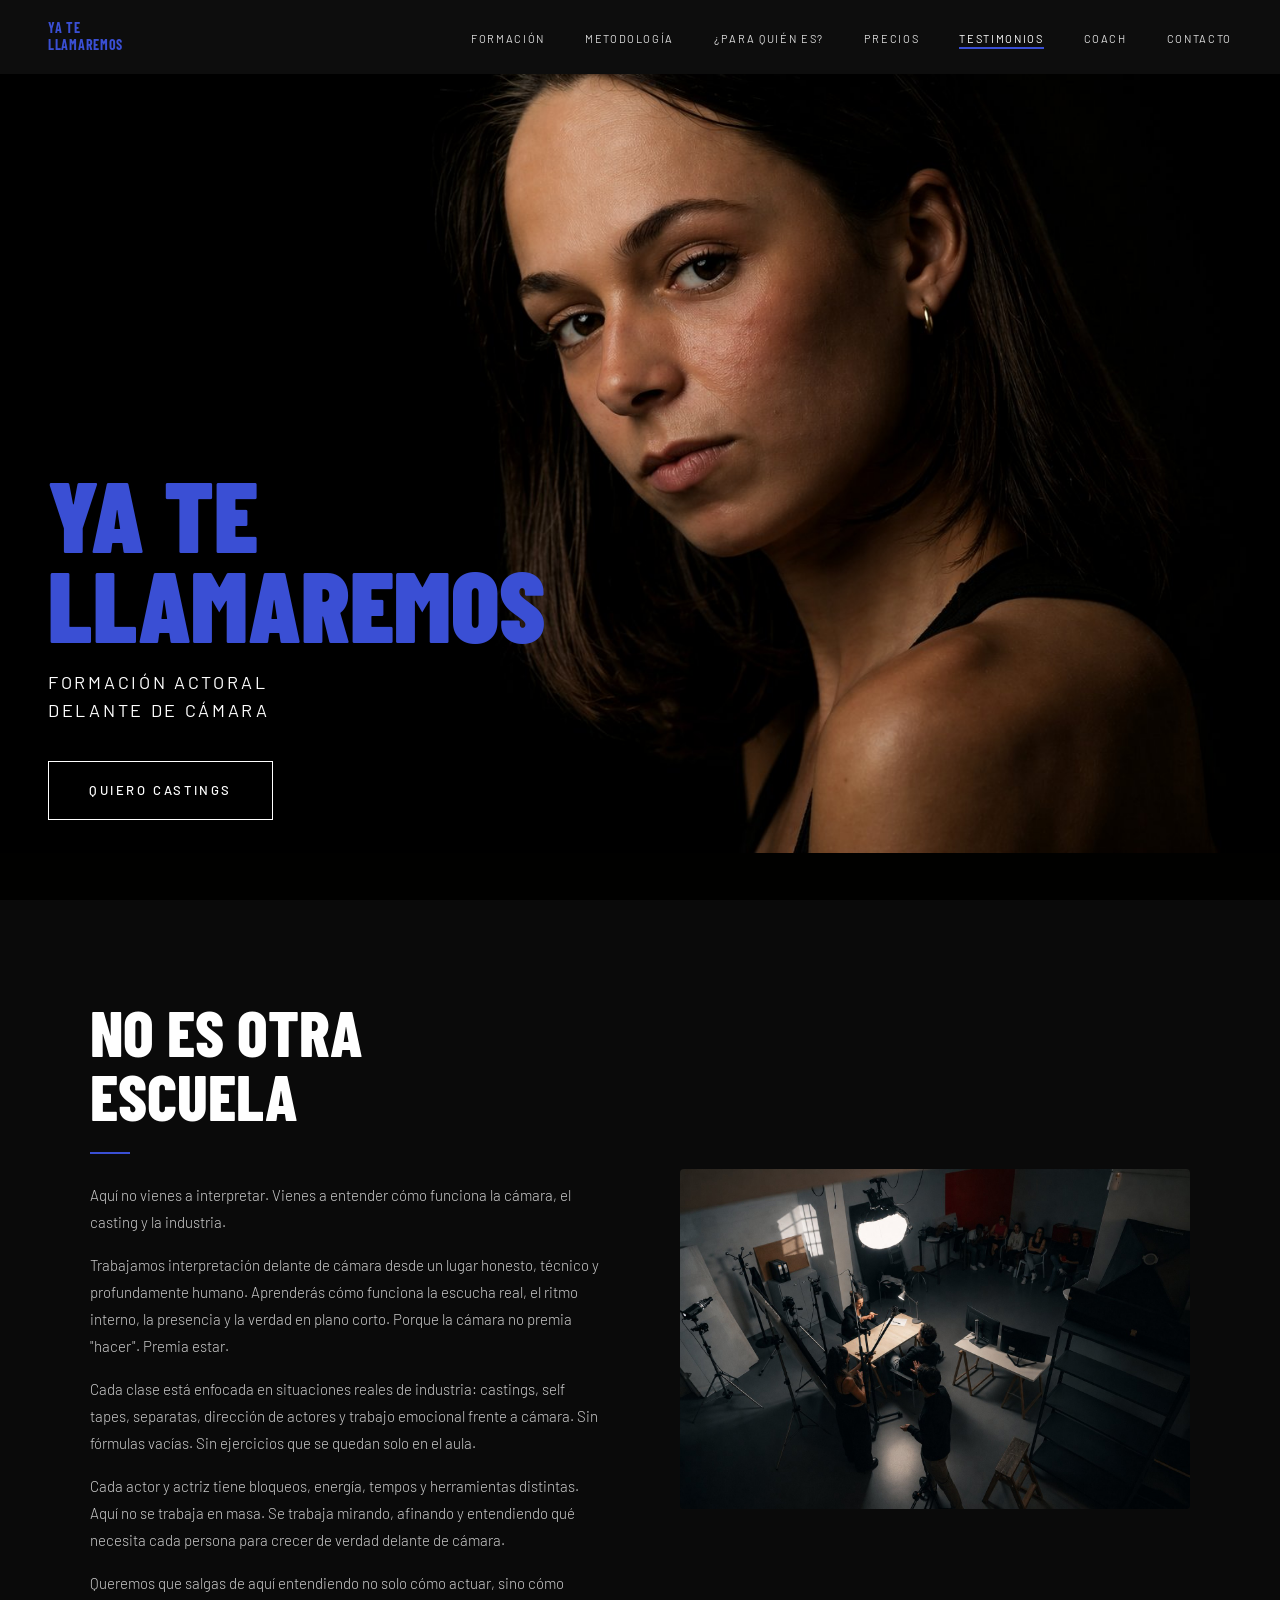
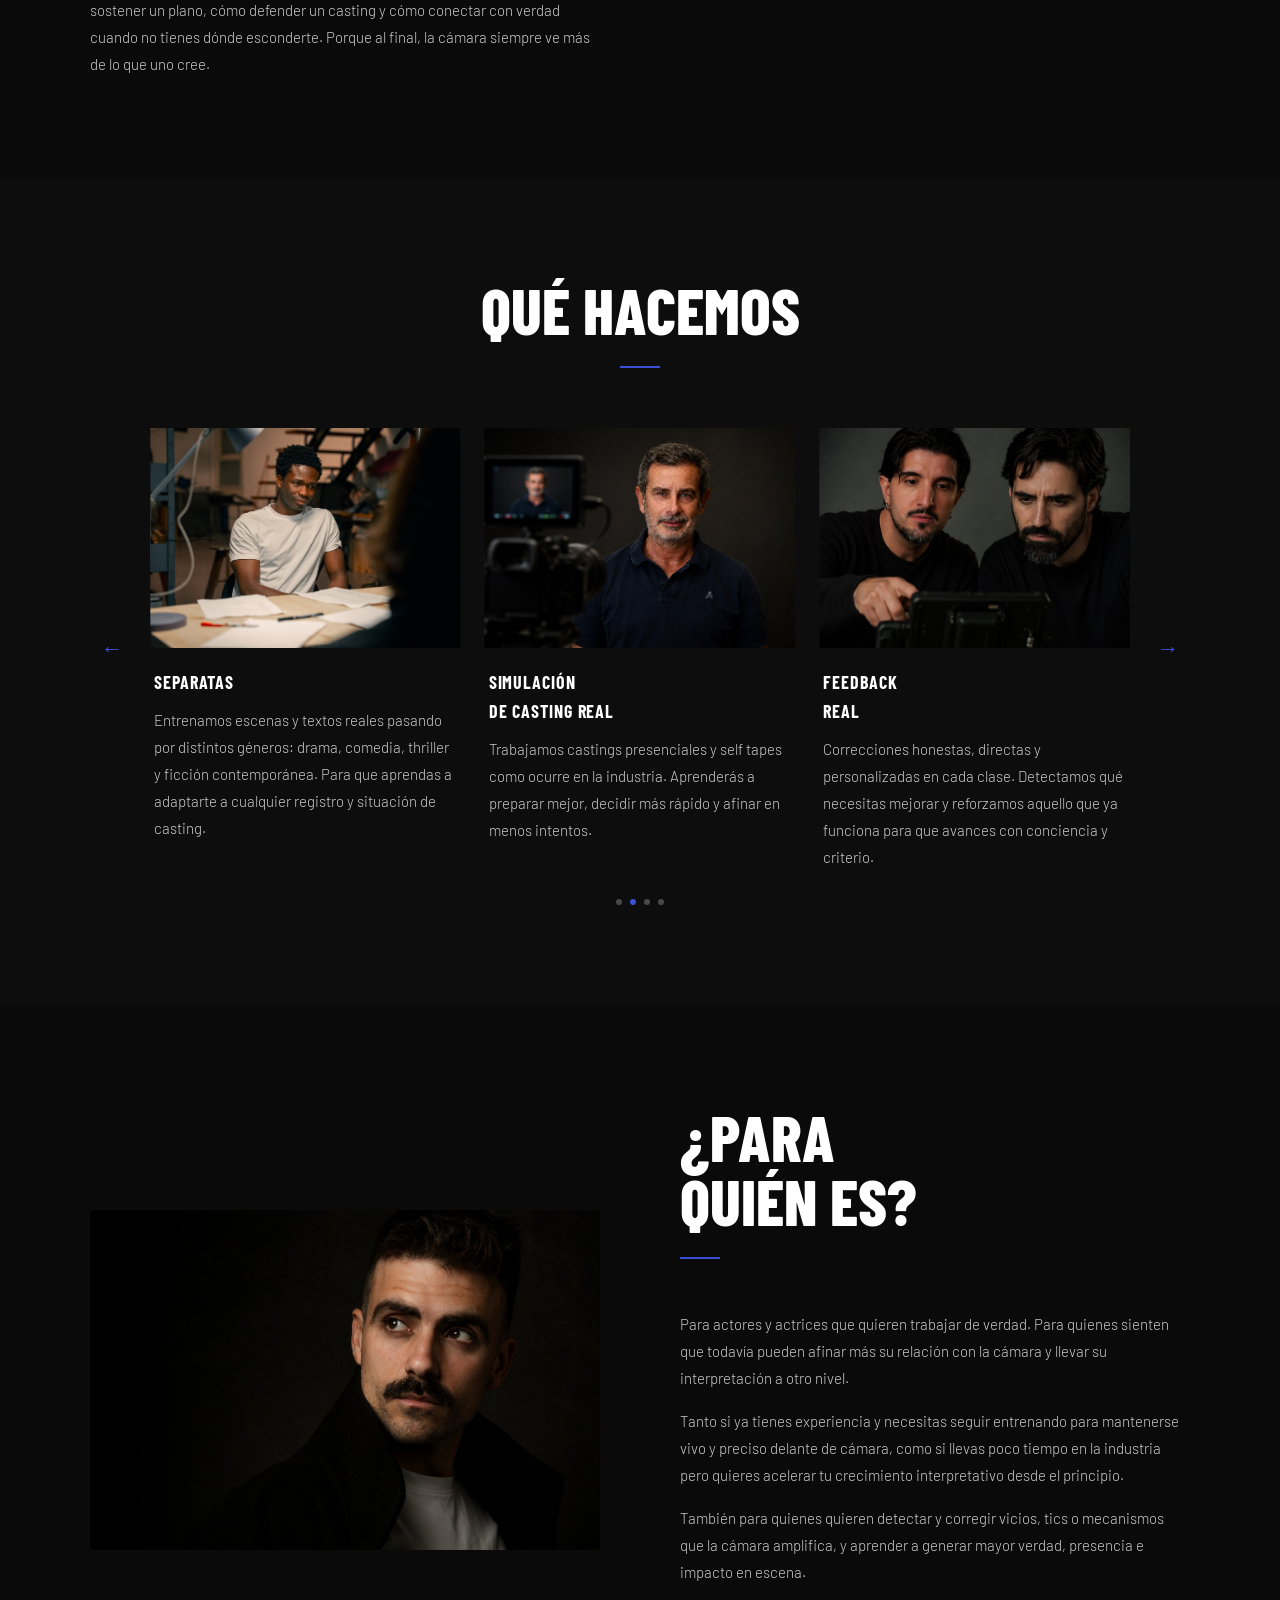
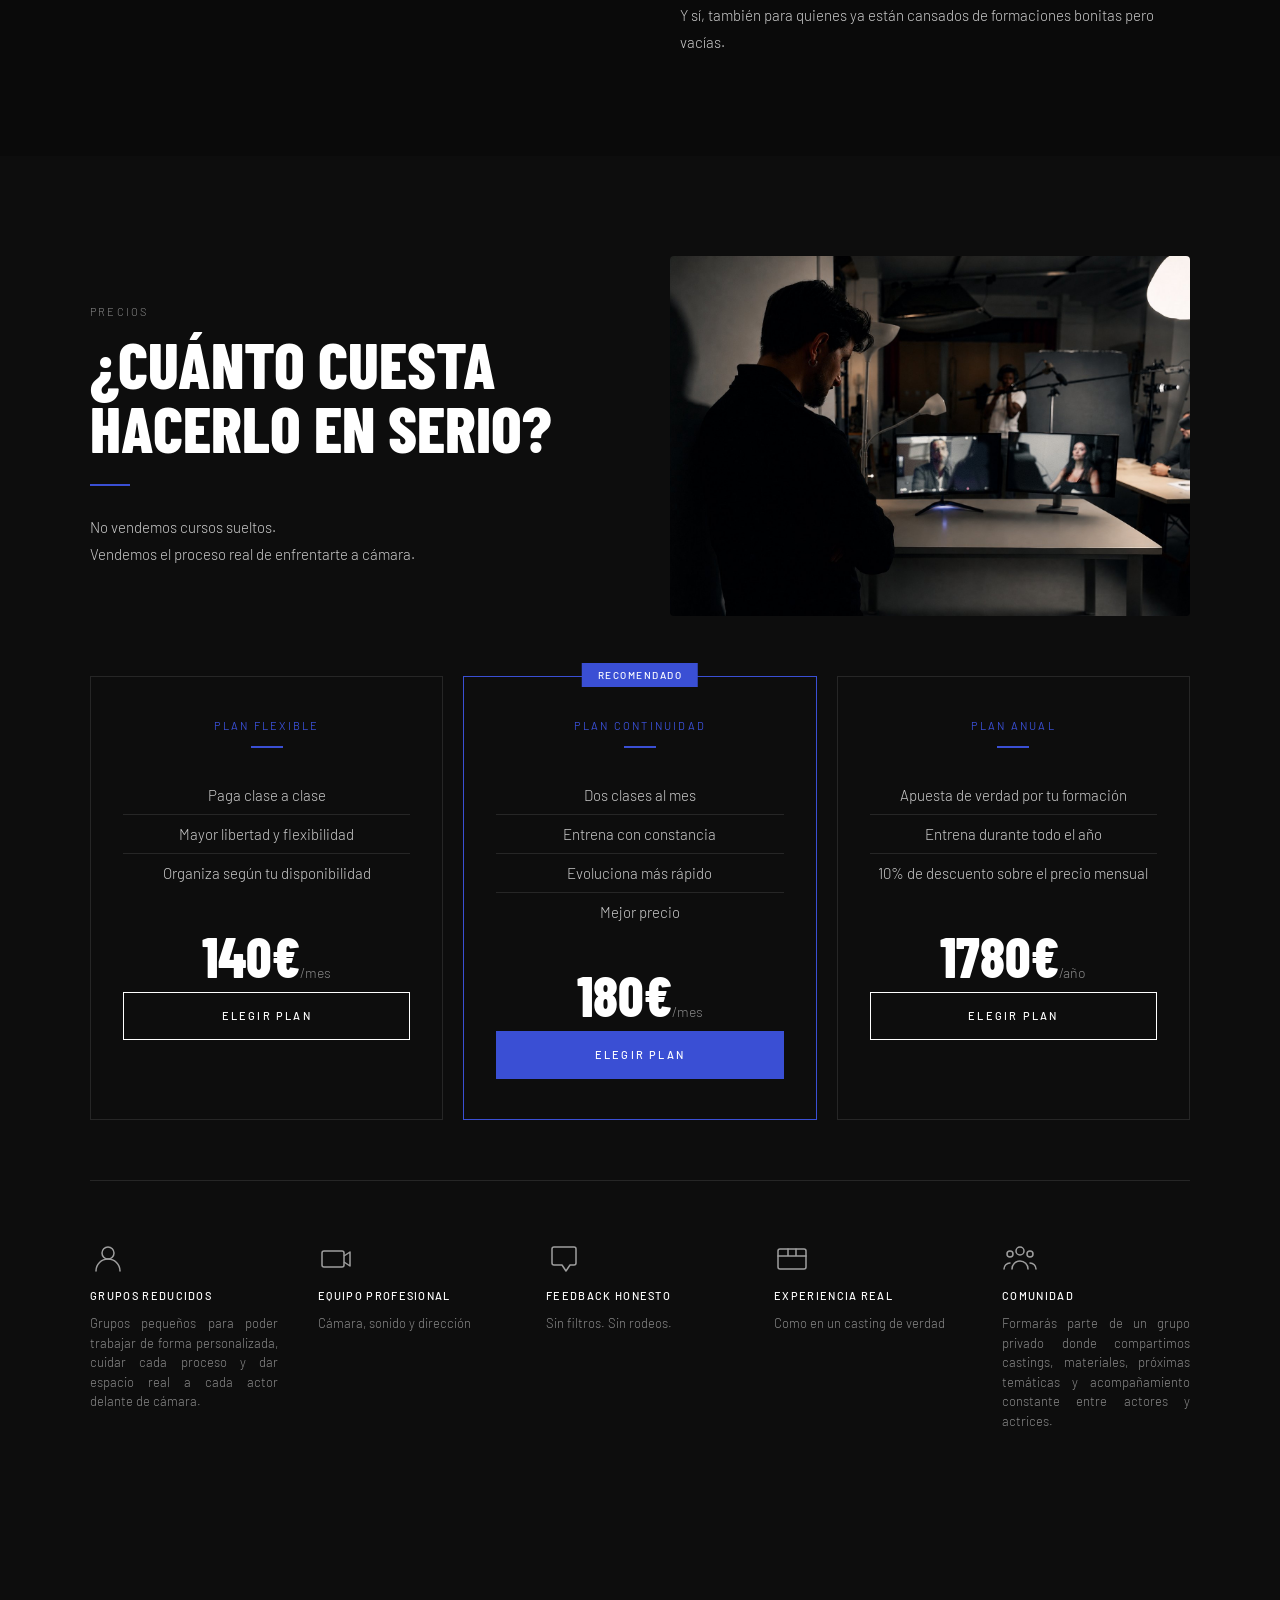
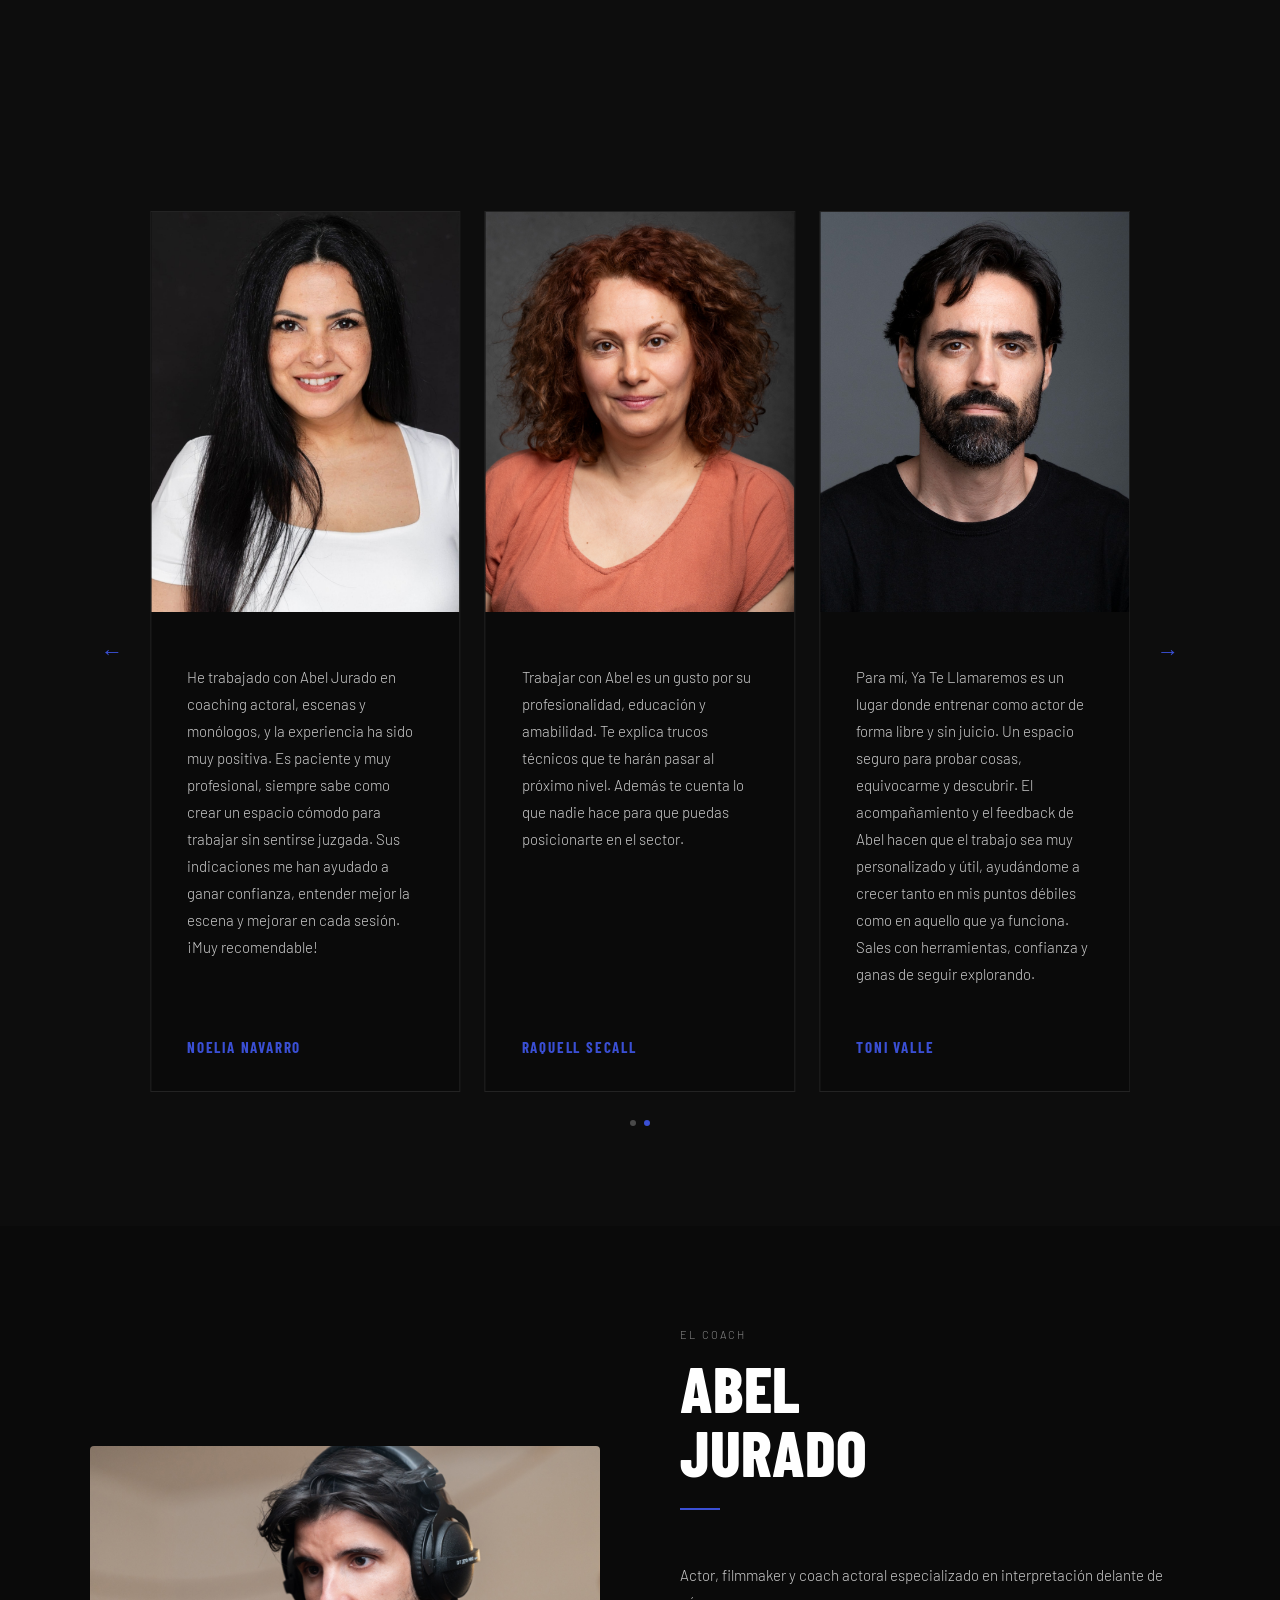
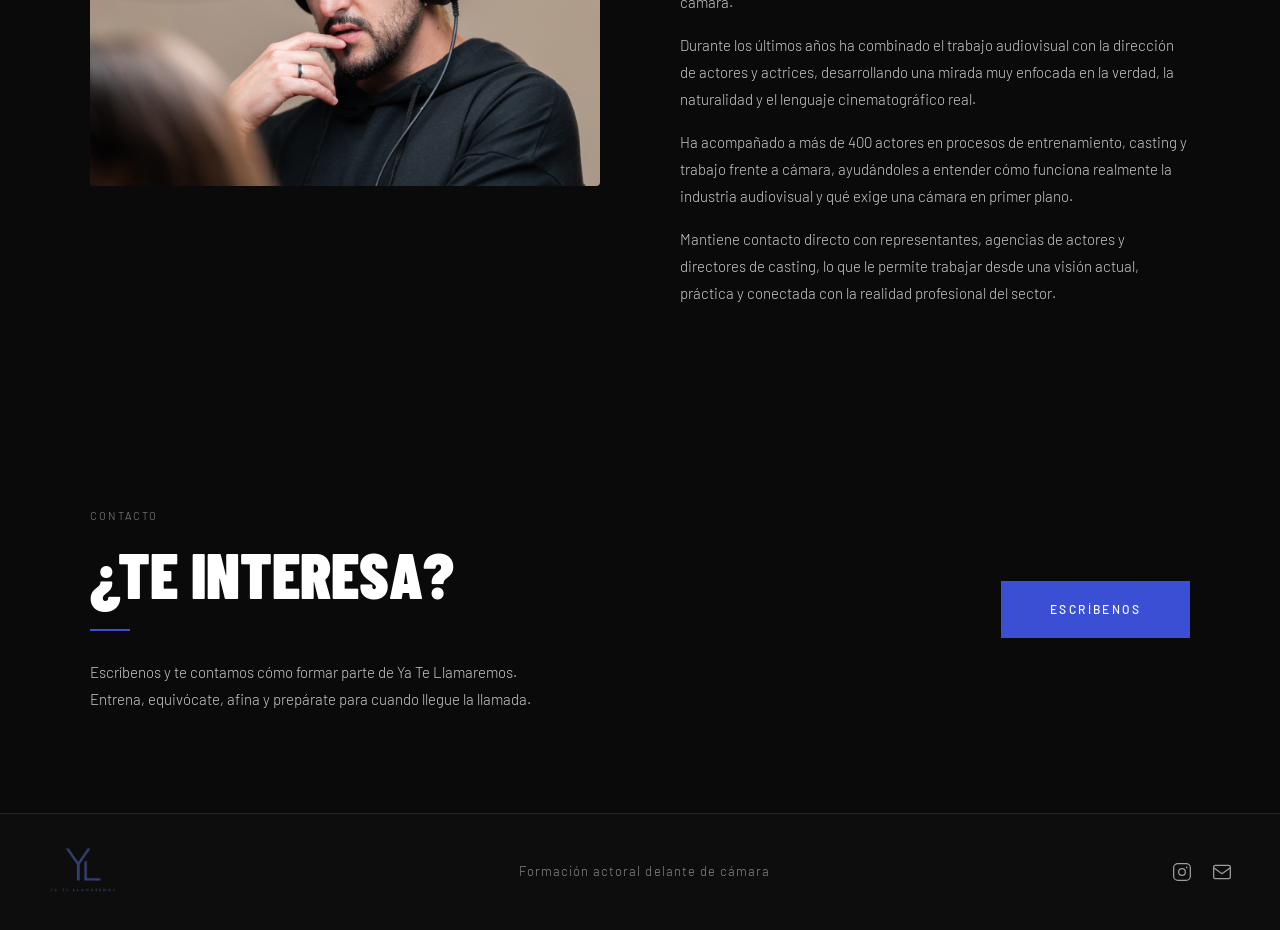
==== index.html @ d70f744a "update hero" ====
<!DOCTYPE html>
<html lang="es">
<head>
    <meta charset="UTF-8"/>
    <meta name="viewport" content="width=device-width, initial-scale=1.0"/>
    <title>Ya Te Llamaremos — Formación Actoral Delante de Cámara</title>
    <link rel="icon" type="image/png" href="img/logo.png"/>
    <meta name="description"
          content="Ya Te Llamaremos es una formación actoral delante de cámara: castings, self tapes, separatas y dirección de actores. Grupos reducidos, equipo profesional y feedback honesto."/>
    <link rel="canonical" href="https://yatellamaremos.com/"/>
    <meta property="og:type" content="website"/>
    <meta property="og:url" content="https://yatellamaremos.com/"/>
    <meta property="og:title" content="Ya Te Llamaremos — Formación Actoral Delante de Cámara"/>
    <meta property="og:description"
          content="Formación actoral delante de cámara: castings, self tapes, separatas y dirección. Grupos reducidos y feedback honesto."/>
    <meta property="og:image" content="https://yatellamaremos.com/img/portada-actriz.png"/>
    <meta property="og:image:width" content="1200"/>
    <meta property="og:image:height" content="630"/>
    <meta property="og:image:type" content="image/png"/>
    <meta property="og:locale" content="es_ES"/>
    <meta property="og:site_name" content="Ya Te Llamaremos"/>
    <meta name="twitter:card" content="summary_large_image"/>
    <meta name="twitter:title" content="Ya Te Llamaremos — Formación Actoral Delante de Cámara"/>
    <meta name="twitter:description"
          content="Formación actoral delante de cámara: castings, self tapes, separatas y dirección. Grupos reducidos y feedback honesto."/>
    <meta name="twitter:image" content="https://yatellamaremos.com/img/portada-actriz.png"/>
    <meta name="robots" content="index, follow"/>
    <link rel="preconnect" href="https://fonts.googleapis.com"/>
    <link rel="preconnect" href="https://fonts.gstatic.com" crossorigin/>
    <link href="https://fonts.googleapis.com/css2?family=Barlow+Condensed:wght@700;800;900&family=Barlow:wght@300;400;500&display=swap"
          rel="stylesheet"/>
    <link rel="stylesheet" href="styles.css"/>
</head>
<body>

<!-- NAV -->
<nav aria-label="Navegación principal">
    <a href="#" class="nav-logo">Ya Te<br>Llamaremos</a>
    <ul class="nav-links">
        <li><a href="#formacion">Formación</a></li>
        <li><a href="#metodologia">Metodología</a></li>
        <li><a href="#para-quien">¿Para Quién Es?</a></li>
        <li><a href="#precios">Precios</a></li>
        <li><a href="#testimonios">Testimonios</a></li>
        <li><a href="#coach">Coach</a></li>
        <li><a href="#contacto">Contacto</a></li>
    </ul>
    <button class="nav-hamburger" aria-label="Abrir menú" aria-expanded="false">
        <span></span><span></span><span></span>
    </button>
</nav>

<main>
    <!-- HERO -->
    <section class="portada">
        <img src="img/portada-actriz.png" alt="Actriz frente a cámara" class="portada-img" fetchpriority="high"/>
        <div class="portada-contenido">
            <h1 class="portada-titulo">Ya Te<br>Llamaremos</h1>
            <p class="portada-subtitulo">Formación Actoral<br>Delante de Cámara</p>
            <a href="#contacto" class="btn">Quiero Castings</a>
        </div>
    </section>

    <!-- NO ES OTRA ESCUELA -->
    <section class="section-dark" id="formacion">
        <div class="two-col">
            <div class="fade-in">
                <h2 class="section-title">No Es Otra<br> Escuela</h2>
                <div class="divider"></div>
                <div class="section-text">
                    <p>Aquí no vienes a interpretar. Vienes a entender cómo funciona la cámara, el casting y la
                        industria.</p>
                    <p>Trabajamos interpretación delante de cámara desde un lugar honesto, técnico y profundamente
                        humano.
                        Aprenderás cómo funciona la escucha real, el ritmo interno, la presencia y la verdad en plano
                        corto.
                        Porque la cámara no premia "hacer". Premia estar.</p>
                    <p>Cada clase está enfocada en situaciones reales de industria: castings, self tapes, separatas,
                        dirección de actores y trabajo emocional frente a cámara. Sin fórmulas vacías. Sin ejercicios
                        que se
                        quedan solo en el aula.</p>
                    <p>Cada actor y actriz tiene bloqueos, energía, tempos y herramientas distintas. Aquí no se trabaja
                        en
                        masa. Se trabaja mirando, afinando y entendiendo qué necesita cada persona para crecer de verdad
                        delante de cámara.</p>
                    <p>Queremos que salgas de aquí entendiendo no solo cómo actuar, sino cómo sostener un plano, cómo
                        defender un casting y cómo conectar con verdad cuando no tienes dónde esconderte. Porque al
                        final,
                        la cámara siempre ve más de lo que uno cree.</p>
                </div>
            </div>
            <div class="fade-in">
                <img src="img/formacion-intro.png" alt="Monitor de cámara profesional" class="monitor-img" loading="lazy"/>
            </div>
        </div>
    </section>

    <!-- QUÉ HACEMOS -->
    <section class="section-mid" id="metodologia">
        <div class="section-center fade-in">
            <h2 class="section-title">Qué Hacemos</h2>
        </div>
        <div class="carousel-wrap" data-visible="3">
            <button class="carousel-btn carousel-prev" aria-label="Anterior">&#8592;</button>
            <div class="carousel-viewport">
                <div class="carousel-track">

                    <div class="carousel-slide">
                        <img src="img/formacion-entrenamiento-camara.jpg" alt="Entrenamiento frente a cámara"
                             loading="lazy"/>
                        <div class="carousel-body">
                            <div class="card-title">Entrenamiento<br>Frente a Cámara</div>
                            <p class="card-text">Aprende a sostener un plano, escuchar de verdad y defender un monólogo
                                delante de cámara sin artificios. Trabajamos presencia, naturalidad y verdad en primer
                                plano.</p>
                        </div>
                    </div>

                    <div class="carousel-slide">
                        <img src="img/formacion-separatas.jpeg" alt="Separatas" loading="lazy"/>
                        <div class="carousel-body">
                            <div class="card-title">Separatas</div>
                            <p class="card-text">Entrenamos escenas y textos reales pasando por distintos géneros:
                                drama, comedia, thriller y ficción contemporánea. Para que aprendas a adaptarte a
                                cualquier registro y situación de casting.</p>
                        </div>
                    </div>

                    <div class="carousel-slide">
                        <img src="img/formacion-simulacion-casting.jpg" alt="Simulación de casting real" loading="lazy"/>
                        <div class="carousel-body">
                            <div class="card-title">Simulación<br>de Casting Real</div>
                            <p class="card-text">Trabajamos castings presenciales y self tapes como ocurre en la
                                industria. Aprenderás a preparar mejor, decidir más rápido y afinar en menos
                                intentos.</p>
                        </div>
                    </div>

                    <div class="carousel-slide">
                        <img src="img/formacion-feedback.jpg" alt="Corrección directa" loading="lazy"/>
                        <div class="carousel-body">
                            <div class="card-title">Feedback<br>real</div>
                            <p class="card-text">Correcciones honestas, directas y personalizadas en cada clase.
                                Detectamos qué necesitas mejorar y reforzamos aquello que ya funciona para que avances
                                con conciencia y criterio.</p>
                        </div>
                    </div>

                    <div class="carousel-slide">
                        <img src="img/formacion-aprendizaje.png" alt="Aprendizaje continuo" loading="lazy"/>
                        <div class="carousel-body">
                            <div class="card-title">Aprendizaje<br>Continuo</div>
                            <p class="card-text">Clases mensuales de septiembre a julio. Sin parar.</p>
                        </div>
                    </div>

                    <div class="carousel-slide">
                        <img src="img/formacion-direccion-escena.jpeg" alt="Dirección en escena" loading="lazy"/>
                        <div class="carousel-body">
                            <div class="card-title">Dirección<br>y verdad en Escena</div>
                            <p class="card-text">Aprende a leer la escena y sostener verdad en cada plano.</p>
                        </div>
                    </div>

                </div>
            </div>
            <button class="carousel-btn carousel-next" aria-label="Siguiente">&#8594;</button>
        </div>
        <div class="carousel-dots"></div>
    </section>

    <!-- PARA QUIÉN -->
    <section class="section-para-quien" id="para-quien">
        <div class="para-quien-inner">
            <img src="img/para-quien.png" alt="Actor en sesión" class="para-quien-img" loading="lazy"/>
            <div class="para-quien-content fade-in">
                <h2 class="section-title">¿Para<br> Quién Es?</h2>
                <div class="divider"></div>
                <div class="section-text">
                    <p>Para actores y actrices que quieren trabajar de verdad.
                        Para quienes sienten que todavía pueden afinar más su relación con la cámara y llevar su
                        interpretación a otro nivel.</p>
                    <p>
                        Tanto si ya tienes experiencia y necesitas seguir entrenando para mantenerse vivo y preciso delante
                        de cámara, como si llevas poco tiempo en la industria pero quieres acelerar tu crecimiento
                        interpretativo desde el principio.
                    </p>
                    <p>
                        También para quienes quieren detectar y corregir vicios, tics o mecanismos que la cámara amplifica,
                        y aprender a generar mayor verdad, presencia e impacto en escena.
                    </p>
                    <p>
                        Y sí, también para quienes ya están cansados de formaciones bonitas pero vacías.
                    </p>
                </div>
            </div>
        </div>
    </section>

    <!-- PRECIOS -->
    <section class="section-precios" id="precios">
        <div class="pricing-intro fade-in">
            <div>
                <p class="section-label">Precios</p>
                <h2 class="section-title">¿Cuánto Cuesta<br> Hacerlo en Serio?</h2>
                <div class="section-text">
                    <p>No vendemos cursos sueltos.<br>Vendemos el proceso real de enfrentarte a cámara.</p>
                </div>
            </div>
            <img src="img/precios-rodaje.png" alt="Rodaje profesional delante de cámara" class="pricing-intro-img" loading="lazy"/>
        </div>

        <div class="pricing-cards">
            <div class="pricing-card fade-in">
                <div class="pricing-plan">Plan Flexible</div>
                <div class="pricing-divider"></div>
                <ul class="pricing-features">
                    <li>Paga clase a clase</li>
                    <li>Mayor libertad y flexibilidad</li>
                    <li>Organiza según tu disponibilidad</li>
                </ul>
                <div class="pricing-price">
                    <span class="price-amount">140€</span><span class="price-period">/mes</span>
                </div>
                <a href="https://wa.me/34637925305?text=Hola%2C%20me%20interesa%20el%20Plan%20Flexible" target="_blank" rel="noopener" class="pricing-btn">Elegir Plan</a>
            </div>

            <div class="pricing-card featured fade-in">
                <div class="badge">Recomendado</div>
                <div class="pricing-plan">Plan Continuidad</div>
                <div class="pricing-divider"></div>
                <ul class="pricing-features">
                    <li>Dos clases al mes</li>
                    <li>Entrena con constancia</li>
                    <li>Evoluciona más rápido</li>
                    <li>Mejor precio</li>
                </ul>
                <div class="pricing-price">
                    <span class="price-amount">180€</span><span class="price-period">/mes</span>
                </div>
                <a href="https://wa.me/34637925305?text=Hola%2C%20me%20interesa%20el%20Plan%20Continuidad" target="_blank" rel="noopener" class="pricing-btn">Elegir Plan</a>
            </div>

            <div class="pricing-card fade-in">
                <div class="pricing-plan">Plan Anual</div>
                <div class="pricing-divider"></div>
                <ul class="pricing-features">
                    <li>Apuesta de verdad por tu formación</li>
                    <li>Entrena durante todo el año</li>
                    <li>10% de descuento sobre el precio mensual</li>
                </ul>
                <div class="pricing-price">
                    <span class="price-amount">1780€</span><span class="price-period">/año</span>
                </div>
                <a href="https://wa.me/34637925305?text=Hola%2C%20me%20interesa%20el%20Plan%20Anual" target="_blank" rel="noopener" class="pricing-btn">Elegir Plan</a>
            </div>
        </div>

        <div class="features-row">
            <div class="feature-item fade-in">
                <svg class="feature-icon" viewBox="0 0 36 36" fill="none" xmlns="http://www.w3.org/2000/svg">
                    <circle cx="18" cy="12" r="6" stroke="white" stroke-width="1.5"/>
                    <path d="M6 30c0-6.627 5.373-12 12-12s12 5.373 12 12" stroke="white" stroke-width="1.5"
                          stroke-linecap="round"/>
                </svg>
                <div class="feature-title">Grupos Reducidos</div>
                <div class="feature-desc">Grupos pequeños para poder trabajar de forma personalizada, cuidar cada
                    proceso y dar espacio real a cada actor delante de cámara.
                </div>
            </div>
            <div class="feature-item fade-in">
                <svg class="feature-icon" viewBox="0 0 36 36" fill="none" xmlns="http://www.w3.org/2000/svg">
                    <rect x="4" y="10" width="22" height="16" rx="2" stroke="white" stroke-width="1.5"/>
                    <path d="M26 15l6-4v14l-6-4" stroke="white" stroke-width="1.5" stroke-linejoin="round"/>
                </svg>
                <div class="feature-title">Equipo Profesional</div>
                <div class="feature-desc">Cámara, sonido y dirección</div>
            </div>
            <div class="feature-item fade-in">
                <svg class="feature-icon" viewBox="0 0 36 36" fill="none" xmlns="http://www.w3.org/2000/svg">
                    <path d="M28 6H8a2 2 0 00-2 2v14a2 2 0 002 2h8l4 6 4-6h4a2 2 0 002-2V8a2 2 0 00-2-2z" stroke="white"
                          stroke-width="1.5" stroke-linejoin="round"/>
                </svg>
                <div class="feature-title">Feedback Honesto</div>
                <div class="feature-desc">Sin filtros. Sin rodeos.</div>
            </div>
            <div class="feature-item fade-in">
                <svg class="feature-icon" viewBox="0 0 36 36" fill="none" xmlns="http://www.w3.org/2000/svg">
                    <rect x="4" y="8" width="28" height="20" rx="2" stroke="white" stroke-width="1.5"/>
                    <path d="M4 15h28M14 8v7M22 8v7" stroke="white" stroke-width="1.5" stroke-linecap="round"/>
                </svg>
                <div class="feature-title">Experiencia Real</div>
                <div class="feature-desc">Como en un casting de verdad</div>
            </div>
            <div class="feature-item fade-in">
                <svg class="feature-icon" viewBox="0 0 36 36" fill="none" xmlns="http://www.w3.org/2000/svg">
                    <circle cx="18" cy="10" r="4" stroke="white" stroke-width="1.5"/>
                    <path d="M10 28c0-4.418 3.582-8 8-8s8 3.582 8 8" stroke="white" stroke-width="1.5"
                          stroke-linecap="round"/>
                    <circle cx="8" cy="13" r="3" stroke="white" stroke-width="1.5"/>
                    <path d="M2 28c0-3.314 2.686-6 6-6" stroke="white" stroke-width="1.5" stroke-linecap="round"/>
                    <circle cx="28" cy="13" r="3" stroke="white" stroke-width="1.5"/>
                    <path d="M34 28c0-3.314-2.686-6-6-6" stroke="white" stroke-width="1.5" stroke-linecap="round"/>
                </svg>
                <div class="feature-title">Comunidad</div>
                <div class="feature-desc">Formarás parte de un grupo privado donde compartimos castings, materiales,
                    próximas temáticas y acompañamiento constante entre actores y actrices.
                </div>
            </div>
        </div>
    </section>

    <!-- TESTIMONIOS -->
    <section class="section-testimonios section-mid" id="testimonios">
        <div class="section-center fade-in">
            <p class="section-label">Feedback</p>
            <h2 class="section-title">Algunos Alumnos</h2>
        </div>
        <div class="carousel-wrap testimonios-carousel" data-visible="3">
            <button class="carousel-btn carousel-prev" aria-label="Anterior">&#8592;</button>
            <div class="carousel-viewport">
                <div class="carousel-track">
                    <div class="carousel-slide">
                        <div class="testimonial-card">
                            <img src="img/testimonios/julia-mejide.jpeg" alt="Júlia Mejide" class="testimonial-avatar" loading="lazy"/>
                            <div class="testimonial-body">
                                <p class="testimonial-quote">Hacía muchos años que no actuaba y para mi, fue la primera vez
                                    que lo hice delante de una cámara. Para mí es sin duda el mejor momento en mucho tiempo,
                                    un lugar donde aprendí a no autoimponerse límites y a hacer que fluya el papel de un
                                    personaje delante de una cámara. Lo mejor es que Abel Jurado es un gran comunicador y
                                    coges confianza delante de la cámara para prepararte la vida de actriz y de los castings
                                    es el mejor.</p>
                                <div class="testimonial-name">Júlia Mejide</div>
                            </div>
                        </div>
                    </div>

                    <div class="carousel-slide">
                        <div class="testimonial-card">
                            <img src="img/testimonios/noe-navarro.jpeg" alt="Noelia Navarro" class="testimonial-avatar" loading="lazy"/>
                            <div class="testimonial-body">
                                <p class="testimonial-quote">He trabajado con Abel Jurado en coaching actoral, escenas y
                                    monólogos, y la experiencia ha sido muy positiva. Es paciente y muy profesional, siempre
                                    sabe como crear un espacio cómodo para trabajar sin sentirse juzgada. Sus indicaciones
                                    me han ayudado a ganar confianza, entender mejor la escena y mejorar en cada sesión.
                                    ¡Muy recomendable!</p>
                                <div class="testimonial-name">Noelia Navarro</div>
                            </div>
                        </div>
                    </div>

                    <div class="carousel-slide">
                        <div class="testimonial-card">
                            <img src="img/testimonios/raquel-secall.jpeg" alt="Raquell Secall" class="testimonial-avatar" loading="lazy"/>
                            <div class="testimonial-body">
                                <p class="testimonial-quote">Trabajar con Abel es un gusto por su profesionalidad, educación
                                    y amabilidad. Te explica trucos técnicos que te harán pasar al próximo nivel. Además te
                                    cuenta lo que nadie hace para que puedas posicionarte en el sector.</p>
                                <div class="testimonial-name">Raquell Secall</div>
                            </div>
                        </div>
                    </div>

                    <div class="carousel-slide">
                        <div class="testimonial-card">
                            <img src="img/testimonios/toni-valle.jpeg" alt="Toni Valle" class="testimonial-avatar" loading="lazy"/>
                            <div class="testimonial-body">
                                <p class="testimonial-quote">Para mí, Ya Te Llamaremos es un lugar donde entrenar como actor
                                    de forma libre y sin juicio. Un espacio seguro para probar cosas, equivocarme y
                                    descubrir. El acompañamiento y el feedback de Abel hacen que el trabajo sea muy
                                    personalizado y útil, ayudándome a crecer tanto en mis puntos débiles como en aquello
                                    que ya funciona. Sales con herramientas, confianza y ganas de seguir explorando.</p>
                                <div class="testimonial-name">Toni Valle</div>
                            </div>
                        </div>
                    </div>
                </div>
            </div>
            <button class="carousel-btn carousel-next" aria-label="Siguiente">&#8594;</button>
        </div>
        <div class="carousel-dots"></div>
    </section>

    <!-- COACH -->
    <section class="section-coach" id="coach">
        <div class="coach-inner">
            <img src="img/coach-abel-jurado.jpeg" alt="Abel Jurado — Coach actoral" class="coach-img" loading="lazy"/>
            <div class="coach-content fade-in">
                <p class="section-label">El Coach</p>
                <h2 class="section-title">Abel<br> Jurado</h2>
                <div class="divider"></div>
                <div class="section-text">
                    <p>Actor, filmmaker y coach actoral especializado en interpretación delante de cámara.</p>
                    <p>Durante los últimos años ha combinado el trabajo audiovisual con la dirección de actores y actrices,
                        desarrollando una mirada muy enfocada en la verdad, la naturalidad y el lenguaje cinematográfico
                        real.</p>
                    <p>Ha acompañado a más de 400 actores en procesos de entrenamiento, casting y trabajo frente a cámara,
                        ayudándoles a entender cómo funciona realmente la industria audiovisual y qué exige una cámara en
                        primer plano.</p>
                    <p>Mantiene contacto directo con representantes, agencias de actores y directores de casting, lo que le
                        permite trabajar desde una visión actual, práctica y conectada con la realidad profesional del
                        sector.</p>
                </div>
            </div>
        </div>
    </section>

    <!-- CTA -->
    <section class="cta-banner" id="contacto">
        <div class="cta-inner">
            <div class="cta-left">
                <div class="cta-label">Contacto</div>
                <h2 class="cta-heading">¿Te interesa?</h2>
                <p class="cta-text">Escríbenos y te contamos cómo formar parte de Ya Te Llamaremos.<br>Entrena, equivócate, afina y prepárate para cuando llegue la llamada.</p>
            </div>
            <div class="cta-right">
                <a href="https://wa.me/34637925305?text=Hola%2C%20me%20interesa%20saber%20m%C3%A1s%20sobre%20Ya%20Te%20Llamaremos" target="_blank" rel="noopener" class="btn btn-blue cta-btn">Escríbenos</a>
            </div>
        </div>
    </section>

</main>

<!-- FOOTER -->
<footer>
    <a href="#" class="footer-logo"><img src="img/logo.png" alt="Ya Te Llamaremos"
                                  style="height:48px; width:auto;" loading="lazy"/></a>
    <div class="footer-center">Formación actoral delante de cámara</div>
    <div class="footer-icons">
        <a href="https://www.instagram.com/ytll_actors/" aria-label="Instagram" target="_blank">
            <svg width="20" height="20" viewBox="0 0 24 24" fill="none" stroke="currentColor" stroke-width="1.5"
                 stroke-linecap="round" stroke-linejoin="round">
                <rect x="2" y="2" width="20" height="20" rx="5"/>
                <circle cx="12" cy="12" r="4"/>
                <circle cx="17.5" cy="6.5" r="1" fill="currentColor" stroke="none"/>
            </svg>
        </a>
        <a href="mailto:yatellamaremosactingtraining@gmail.com" aria-label="Email">
            <svg width="20" height="20" viewBox="0 0 24 24" fill="none" stroke="currentColor" stroke-width="1.5"
                 stroke-linecap="round" stroke-linejoin="round">
                <rect x="2" y="4" width="20" height="16" rx="2"/>
                <path d="M2 7l10 7 10-7"/>
            </svg>
        </a>
    </div>
</footer>

<script type="application/ld+json">
{
  "@context": "https://schema.org",
  "@graph": [
    {
      "@type": "EducationalOrganization",
      "name": "Ya Te Llamaremos",
      "description": "Formación actoral delante de cámara: castings, self tapes, separatas y dirección de actores. Grupos reducidos, equipo profesional y feedback honesto.",
      "url": "https://yatellamaremos.com",
      "logo": "https://yatellamaremos.com/img/logo.png",
      "email": "info@yatellamaremos.com",
      "inLanguage": "es",
      "image": "https://yatellamaremos.com/img/portada-actriz.png",
      "founder": {
        "@type": "Person",
        "name": "Abel Jurado"
      },
      "offers": [
        {
          "@type": "Offer",
          "name": "Iniciación",
          "price": "120",
          "priceCurrency": "EUR",
          "description": "Base frente a cámara, ejercicios de naturalidad, grabaciones simples.",
          "eligibleDuration": { "@type": "QuantitativeValue", "value": 2, "unitCode": "MON" }
        },
        {
          "@type": "Offer",
          "name": "Programa Real",
          "price": "180",
          "priceCurrency": "EUR",
          "description": "Simulación de casting real, trabajo de escenas, corrección directa en film, grabación profesional, feedback personalizado.",
          "eligibleDuration": { "@type": "QuantitativeValue", "value": 2, "unitCode": "MON" }
        },
        {
          "@type": "Offer",
          "name": "Avanzado",
          "price": "250",
          "priceCurrency": "EUR",
          "description": "Preparación específica para casting, mentoring directo, material profesional.",
          "eligibleDuration": { "@type": "QuantitativeValue", "value": 2, "unitCode": "MON" }
        }
      ],
      "review": [
        {
          "@type": "Review",
          "author": { "@type": "Person", "name": "Júlia Mejide" },
          "reviewBody": "Para mí es sin duda el mejor momento en mucho tiempo, un lugar donde aprendí a no autoimponerse límites y a hacer que fluya el papel de un personaje delante de una cámara."
        },
        {
          "@type": "Review",
          "author": { "@type": "Person", "name": "Noelia Navarro" },
          "reviewBody": "Es paciente y muy profesional, siempre sabe como crear un espacio cómodo para trabajar sin sentirse juzgada. Muy recomendable."
        },
        {
          "@type": "Review",
          "author": { "@type": "Person", "name": "Raquell Secall" },
          "reviewBody": "Trabajar con Abel es un gusto por su profesionalidad, educación y amabilidad. Te explica trucos técnicos que te harán pasar al próximo nivel."
        },
        {
          "@type": "Review",
          "author": { "@type": "Person", "name": "Toni Valle" },
          "reviewBody": "Sales con herramientas, confianza y ganas de seguir explorando."
        }
      ]
    },
    {
      "@type": "Person",
      "name": "Abel Jurado",
      "jobTitle": "Coach actoral y director de actores",
      "description": "Actor, filmmaker y coach actoral especializado en interpretación delante de cámara. Ha acompañado a más de 400 actores en procesos de entrenamiento, casting y trabajo frente a cámara.",
      "url": "https://yatellamaremos.com/#coach",
      "image": "https://yatellamaremos.com/img/coach.png",
      "worksFor": {
        "@type": "EducationalOrganization",
        "name": "Ya Te Llamaremos"
      },
      "knowsAbout": ["Interpretación delante de cámara", "Dirección de actores", "Castings", "Self tapes", "Separatas"]
    }
  ]
}
</script>

<script>
    // HAMBURGER
    const hamburger = document.querySelector('.nav-hamburger');
    const navLinks = document.querySelector('.nav-links');
    hamburger.addEventListener('click', () => {
        const open = navLinks.classList.toggle('open');
        hamburger.classList.toggle('open', open);
        hamburger.setAttribute('aria-expanded', open);
    });
    navLinks.querySelectorAll('a').forEach(a => {
        a.addEventListener('click', () => {
            navLinks.classList.remove('open');
            hamburger.classList.remove('open');
            hamburger.setAttribute('aria-expanded', false);
        });
    });

    const observer = new IntersectionObserver((entries) => {
        entries.forEach(el => {
            if (el.isIntersecting) el.target.classList.add('visible');
        });
    }, {threshold: 0.12});

    document.querySelectorAll('.fade-in').forEach(el => observer.observe(el));

    const sections = document.querySelectorAll('section[id]');
    const navAnchors = document.querySelectorAll('.nav-links a[href^="#"]');
    const scrollSpy = new IntersectionObserver((entries) => {
        entries.forEach(entry => {
            if (entry.isIntersecting) {
                navAnchors.forEach(a => a.classList.remove('active'));
                const active = document.querySelector(`.nav-links a[href="#${entry.target.id}"]`);
                if (active) active.classList.add('active');
            }
        });
    }, { rootMargin: '-40% 0px -55% 0px' });
    sections.forEach(s => scrollSpy.observe(s));


    document.querySelectorAll('.pricing-card').forEach((c, i) => {
        c.style.transitionDelay = `${i * 0.1}s`;
    });
    document.querySelectorAll('.feature-item').forEach((c, i) => {
        c.style.transitionDelay = `${i * 0.08}s`;
    });

    // CAROUSEL — supports multiple instances via data-visible attribute
    function initCarousel(wrap) {
        const track = wrap.querySelector('.carousel-track');
        const origSlides = Array.from(wrap.querySelectorAll('.carousel-slide'));
        const n = origSlides.length;
        const dotsContainer = wrap.parentElement.querySelector('.carousel-dots');
        const desktopVisible = parseInt(wrap.dataset.visible || '3', 10);
        const visibleCount = () => window.innerWidth <= 768 ? 1 : desktopVisible;
        let current = 0;

        origSlides.forEach(s => track.appendChild(s.cloneNode(true)));

        function buildDots() {
            dotsContainer.innerHTML = '';
            const count = n - visibleCount() + 1;
            for (let i = 0; i < count; i++) {
                const dot = document.createElement('button');
                dot.className = 'carousel-dot' + (i === 0 ? ' active' : '');
                dot.setAttribute('aria-label', `Slide ${i + 1}`);
                dot.addEventListener('click', () => goTo(i));
                dotsContainer.appendChild(dot);
            }
        }

        function goTo(index, animate = true) {
            const allSlides = wrap.querySelectorAll('.carousel-slide');
            if (!animate) track.style.transition = 'none';
            current = index;
            const slideWidth = allSlides[0].getBoundingClientRect().width + 24;
            track.style.transform = `translateX(-${current * slideWidth}px)`;
            const dotCount = dotsContainer.children.length;
            dotsContainer.querySelectorAll('.carousel-dot').forEach((d, i) => {
                d.classList.toggle('active', i === current % dotCount);
            });
            if (!animate) {
                track.getBoundingClientRect();
                track.style.transition = '';
            }
        }

        buildDots();

        track.addEventListener('transitionend', () => {
            if (current >= n) goTo(current - n, false);
            else if (current < 0) goTo(current + n, false);
        });

        let autoplay = setInterval(() => goTo(current + 1), 3000);

        function resetAutoplay() {
            clearInterval(autoplay);
            autoplay = setInterval(() => goTo(current + 1), 3000);
        }

        wrap.querySelector('.carousel-prev').addEventListener('click', () => { goTo(current - 1); resetAutoplay(); });
        wrap.querySelector('.carousel-next').addEventListener('click', () => { goTo(current + 1); resetAutoplay(); });
        dotsContainer.addEventListener('click', resetAutoplay);
        window.addEventListener('resize', () => { buildDots(); goTo(current, false); });
    }

    document.querySelectorAll('.carousel-wrap').forEach(initCarousel);

</script>
</body>
</html>
---- styles.css ----
*, *::before, *::after { box-sizing: border-box; margin: 0; padding: 0; }

:root {
  --black: #0d0d0d;
  --dark: #111111;
  --darker: #0a0a0a;
  --blue: #3a4fd4;
  --blue-light: #4a5fe4;
  --white: #ffffff;
  --grey: #888888;
  --light-grey: #cccccc;
  --border: rgba(255,255,255,0.1);
}

html { scroll-behavior: smooth; }

body {
  background: var(--black);
  color: var(--white);
  font-family: 'Barlow', sans-serif;
  font-weight: 300;
  line-height: 1.6;
  overflow-x: hidden;
}

nav {
  position: fixed;
  top: 0; left: 0; right: 0;
  z-index: 100;
  display: flex;
  align-items: center;
  justify-content: space-between;
  padding: 20px 48px;
  background: var(--black);
}

.nav-logo {
  font-family: 'Barlow Condensed', sans-serif;
  font-weight: 700;
  font-size: 14px;
  letter-spacing: 0.05em;
  color: var(--blue);
  text-decoration: none;
  text-transform: uppercase;
  line-height: 1.2;
}

.nav-links {
  display: flex;
  gap: 40px;
  list-style: none;
}

.nav-links a {
  color: var(--white);
  text-decoration: none;
  font-size: 11px;
  font-weight: 400;
  letter-spacing: 0.15em;
  text-transform: uppercase;
  opacity: 0.85;
  position: relative;
  padding-bottom: 4px;
  transition: opacity 0.2s;
}

.nav-links a::after {
  content: '';
  position: absolute;
  bottom: 0;
  left: 0;
  width: 0;
  height: 2px;
  background: var(--blue);
  transition: width 0.25s ease;
}

.nav-links a:hover { opacity: 1; }

.nav-links a:hover::after,
.nav-links a.active::after {
  width: 100%;
}

.nav-links a.active { opacity: 1; }

/* HERO */
.portada {
  position: relative;
  height: 100vh;
  display: flex;
  align-items: flex-end;
  overflow: hidden;
  background: #010100;
}

.portada-img {
  position: absolute;
  inset: 0;
  width: 100%;
  height: 100%;
  object-fit: contain;
  object-position: center top;
}

.portada-contenido {
  position: relative;
  z-index: 2;
  padding: 0 48px 80px;
  max-width: 600px;
  width: 100%;
}

.portada-titulo {
  font-family: 'Barlow Condensed', sans-serif;
  font-weight: 900;
  font-size: clamp(36px, 10vw, 100px);
  line-height: 0.9;
  text-transform: uppercase;
  color: var(--blue);
  margin-bottom: 20px;
  animation: fadeUp 0.9s ease both;
}

.portada-subtitulo {
  font-size: clamp(13px, 2vw, 18px);
  letter-spacing: 0.15em;
  text-transform: uppercase;
  color: var(--white);
  font-weight: 400;
  margin-bottom: 36px;
  animation: fadeUp 0.9s 0.15s ease both;
}

.btn {
  display: inline-block;
  padding: 18px 40px;
  border: 1.5px solid var(--white);
  color: var(--white);
  text-decoration: none;
  font-size: 13px;
  font-weight: 500;
  letter-spacing: 0.2em;
  text-transform: uppercase;
  transition: background 0.25s, color 0.25s;
  animation: fadeUp 0.9s 0.3s ease both;
  cursor: pointer;
  background: transparent;
}

.btn:hover { background: var(--white); color: var(--black); }

.btn-blue {
  background: var(--blue);
  border-color: var(--blue);
}

.btn-blue:hover { background: var(--blue-light); color: var(--white); }

/* SECTIONS */
.section-dark { background: var(--darker); padding: 100px 48px; }
.section-mid  { background: var(--black);  padding: 100px 48px; }

.two-col {
  max-width: 1100px;
  margin: 0 auto;
  display: grid;
  grid-template-columns: 1fr 1fr;
  gap: 80px;
  align-items: center;
}

.section-title {
  font-family: 'Barlow Condensed', sans-serif;
  font-weight: 800;
  font-size: clamp(38px, 5.5vw, 64px);
  text-transform: uppercase;
  line-height: 1;
  margin-bottom: 24px;
}

.divider { display: none; }

.section-title::after,
.cta-heading::after {
  content: '';
  display: block;
  width: 40px;
  height: 2px;
  background: var(--blue);
  margin-top: 24px;
  margin-bottom: 28px;
}

.section-center .section-title::after {
  margin-left: auto;
  margin-right: auto;
}

.section-text {
  font-size: 15px;
  color: var(--light-grey);
  font-weight: 300;
  line-height: 1.8;
}

.section-text p + p { margin-top: 16px; }

.monitor-img { width: 100%; border-radius: 4px; display: block; }

.section-center { text-align: center; margin-bottom: 60px; max-width: 1100px; margin-left: auto; margin-right: auto; }

.cards {
  max-width: 1100px;
  margin: 0 auto;
  display: grid;
  grid-template-columns: repeat(3, 1fr);
  gap: 32px;
}

.card img {
  width: 100%;
  aspect-ratio: 4/3;
  object-fit: cover;
  display: block;
  margin-bottom: 20px;
  transition: filter 0.3s;
}

.card-title {
  font-family: 'Barlow Condensed', sans-serif;
  font-weight: 700;
  font-size: 18px;
  text-transform: uppercase;
  letter-spacing: 0.05em;
  margin-bottom: 10px;
}

.card-text { font-size: 15px; color: var(--light-grey); font-weight: 300; line-height: 1.8; }

/* PARA QUIÉN */
.section-para-quien {
  background: var(--darker);
  padding: 100px 48px;
}

.para-quien-inner {
  max-width: 1100px;
  margin: 0 auto;
  display: grid;
  grid-template-columns: 1fr 1fr;
  gap: 80px;
  align-items: center;
}

.para-quien-img {
  width: 100%;
  border-radius: 4px;
  display: block;
}

.para-quien-content {
  display: flex;
  flex-direction: column;
  justify-content: center;
}

/* PRECIOS */
.section-precios { background: var(--black); padding: 100px 48px; }

.pricing-intro {
  max-width: 1100px;
  margin: 0 auto 60px;
  display: grid;
  grid-template-columns: 1fr 1fr;
  gap: 60px;
  align-items: center;
}

.pricing-intro-img {
  width: 100%;
  height: 360px;
  object-fit: cover;
  object-position: center;
  display: block;
  border-radius: 4px;
}

.section-label {
  font-size: 11px;
  letter-spacing: 0.2em;
  text-transform: uppercase;
  color: var(--grey);
  margin-bottom: 12px;
}


.pricing-cards {
  max-width: 1100px;
  margin: 0 auto 60px;
  display: grid;
  grid-template-columns: repeat(3, 1fr);
  gap: 20px;
}

.pricing-card {
  border: 1px solid var(--border);
  padding: 40px 32px;
  position: relative;
  transition: border-color 0.3s;
}

.pricing-card:hover { border-color: rgba(255,255,255,0.25); }
.pricing-card.featured { border-color: var(--blue); }

.badge {
  position: absolute;
  top: -14px;
  left: 50%;
  transform: translateX(-50%);
  background: var(--blue);
  color: var(--white);
  font-size: 10px;
  font-weight: 500;
  letter-spacing: 0.15em;
  text-transform: uppercase;
  padding: 4px 16px;
  white-space: nowrap;
}

.pricing-plan {
  font-size: 11px;
  letter-spacing: 0.2em;
  text-transform: uppercase;
  color: var(--blue);
  font-weight: 400;
  text-align: center;
  margin-bottom: 12px;
}

.pricing-divider {
  width: 32px;
  height: 1.5px;
  background: var(--blue);
  margin: 0 auto 28px;
}

.pricing-features {
  list-style: none;
  text-align: center;
  margin-bottom: 36px;
}

.pricing-desc {
  font-size: 14px;
  color: var(--light-grey);
  line-height: 1.65;
  text-align: center;
  margin-bottom: 36px;
}

.pricing-features li {
  font-size: 15px;
  color: var(--light-grey);
  padding: 7px 0;
  border-bottom: 1px solid var(--border);
}

.pricing-features li:last-child { border-bottom: none; }

.pricing-price { text-align: center; margin-bottom: 8px; }

.price-amount {
  font-family: 'Barlow Condensed', sans-serif;
  font-weight: 800;
  font-size: 56px;
  line-height: 1;
}

.price-period { font-size: 14px; color: var(--grey); font-weight: 300; }

.price-note { text-align: center; font-size: 13px; color: var(--grey); margin-bottom: 32px; }

.pricing-btn {
  display: block;
  width: 100%;
  text-align: center;
  padding: 14px;
  border: 1.5px solid var(--white);
  color: var(--white);
  text-decoration: none;
  font-size: 11px;
  font-weight: 500;
  letter-spacing: 0.2em;
  text-transform: uppercase;
  transition: background 0.25s, color 0.25s;
  cursor: pointer;
  background: transparent;
}

.pricing-card.featured .pricing-btn { background: var(--blue); border-color: var(--blue); }
.pricing-btn:hover { background: var(--white); color: var(--black); }
.pricing-card.featured .pricing-btn:hover { background: var(--blue-light); border-color: var(--blue-light); color: var(--white); }

.features-row {
  max-width: 1100px;
  margin: 0 auto;
  display: grid;
  grid-template-columns: repeat(5, 1fr);
  gap: 40px;
  padding: 60px 0 0;
  border-top: 1px solid var(--border);
}

.feature-item { display: flex; flex-direction: column; gap: 10px; }

.feature-icon { width: 36px; height: 36px; opacity: 0.6; }

.feature-title { font-size: 11px; font-weight: 500; letter-spacing: 0.12em; text-transform: uppercase; }

.feature-desc { font-size: 13px; color: var(--grey); font-weight: 300; line-height: 1.5; text-align: justify }

/* TESTIMONIALS */
.section-testimonios {
  background: var(--black);
  padding: 100px 48px;
}

.testimonial-card {
  background: var(--darker);
  border: 1px solid var(--border);
  display: flex;
  flex-direction: column;
  flex: 1;
  overflow: hidden;
  transition: border-color 0.3s;
}

.testimonial-card:hover { border-color: rgba(255,255,255,0.25); }

.testimonial-body {
  padding: 32px 36px;
  display: flex;
  flex-direction: column;
  gap: 20px;
  flex: 1;
}

.testimonial-quote {
  font-size: 15px;
  color: var(--light-grey);
  font-weight: 300;
  line-height: 1.8;
  flex: 1;
}

.testimonial-name {
  font-family: 'Barlow Condensed', sans-serif;
  font-weight: 700;
  font-size: 15px;
  text-transform: uppercase;
  letter-spacing: 0.12em;
  color: var(--blue);
}

.testimonios-carousel .carousel-track {
  align-items: stretch;
}

.testimonios-carousel .carousel-slide {
  flex: 0 0 calc(33.333% - 16px);
  display: flex;
}

.testimonios-carousel .testimonial-avatar {
  width: 100%;
  height: 400px;
  object-fit: cover;
  object-position: center top;
  display: block;
}


/* COACH */
.section-coach {
  background: var(--darker);
  padding: 100px 48px;
}

.coach-inner {
  max-width: 1100px;
  margin: 0 auto;
  display: grid;
  grid-template-columns: 1fr 1fr;
  gap: 80px;
  align-items: center;
}

.coach-img {
  width: 100%;
  border-radius: 4px;
  display: block;
}

.coach-content {
  display: flex;
  flex-direction: column;
  justify-content: center;
}

/* CTA */
.cta-banner {
  background: var(--darker);
  padding: 100px 48px;
}

.cta-inner {
  max-width: 1100px;
  margin: 0 auto;
  display: grid;
  grid-template-columns: 1fr auto;
  gap: 80px;
  align-items: center;
}

.cta-label {
  font-size: 11px;
  letter-spacing: 0.2em;
  text-transform: uppercase;
  color: var(--grey);
  margin-bottom: 20px;
}

.cta-heading {
  font-family: 'Barlow Condensed', sans-serif;
  font-weight: 900;
  font-size: clamp(38px, 5.5vw, 64px);
  text-transform: uppercase;
  line-height: 0.95;
  color: var(--white);
  margin-bottom: 24px;
}

.cta-text {
  font-size: 15px;
  color: var(--light-grey);
  line-height: 1.8;
}

.cta-right {
  display: flex;
  align-items: center;
  flex-shrink: 0;
}

.cta-btn {
  animation: none;
  padding: 18px 48px;
  font-size: 12px;
  white-space: nowrap;
}

/* FOOTER */
footer {
  background: var(--black);
  border-top: 1px solid var(--border);
  padding: 32px 48px;
  display: flex;
  align-items: center;
  justify-content: space-between;
}

.footer-logo {
  color: var(--blue);
  text-decoration: none;
  font-family: 'Barlow Condensed', sans-serif;
  font-weight: 700;
  font-size: 13px;
  letter-spacing: 0.05em;
  text-transform: uppercase;
  line-height: 1.2;
}

.footer-center { font-size: 13px; color: var(--grey); letter-spacing: 0.08em; }

.footer-icons { display: flex; gap: 20px; align-items: center; }

.footer-icons a { color: var(--white); opacity: 0.6; transition: opacity 0.2s; display: flex; }
.footer-icons a:hover { opacity: 1; }

/* ANIMATIONS */
@keyframes fadeUp {
  from { opacity: 0; transform: translateY(24px); }
  to   { opacity: 1; transform: translateY(0); }
}

.fade-in {
  opacity: 0;
  transform: translateY(30px);
  transition: opacity 0.7s ease, transform 0.7s ease;
}

.fade-in.visible { opacity: 1; transform: translateY(0); }

/* NAV HAMBURGER */
.nav-hamburger {
  display: none;
  flex-direction: column;
  justify-content: center;
  gap: 5px;
  background: none;
  border: none;
  cursor: pointer;
  padding: 4px;
  z-index: 101;
}

.nav-hamburger span {
  display: block;
  width: 24px;
  height: 2px;
  background: var(--white);
  transition: transform 0.3s, opacity 0.3s;
}

.nav-hamburger.open span:nth-child(1) { transform: translateY(7px) rotate(45deg); }
.nav-hamburger.open span:nth-child(2) { opacity: 0; }
.nav-hamburger.open span:nth-child(3) { transform: translateY(-7px) rotate(-45deg); }

/* MOBILE */
@media (max-width: 768px) {
  nav { padding: 16px 24px; }
  .nav-hamburger { display: flex; }
  .nav-links {
    display: none;
    flex-direction: column;
    position: fixed;
    top: 0; left: 0; right: 0; bottom: 0;
    background: rgba(0,0,0,0.97);
    padding: 100px 40px 40px;
    gap: 28px;
    z-index: 99;
  }
  .nav-links.open { display: flex; }
  .nav-links a { font-size: 18px; letter-spacing: 0.1em; }
  .portada-img { object-fit: cover; }
  .portada-contenido { padding: 0 24px 40px; max-width: 100%; }
  .section-title, .cta-heading { text-align: center; }
  .section-title br, .cta-heading br { display: none; }
  .section-title::after, .cta-heading::after { margin-left: auto; margin-right: auto; }
  .section-label, .cta-label { text-align: center; }
  .section-dark, .section-mid, .section-precios,
  .section-para-quien, .section-coach, .section-testimonios,
  .cta-banner { padding: 60px 24px; }
  .two-col, .cards, .pricing-cards, .pricing-intro,
  .para-quien-inner, .coach-inner { grid-template-columns: 1fr; gap: 32px; }
  .pricing-intro-img { height: 240px; }
  .features-row { grid-template-columns: 1fr 1fr; gap: 28px; }
  .testimonios-carousel .testimonial-avatar { height: auto; }
  .para-quien-img { height: 340px; object-fit: cover; object-position: center top; }
  .cta-inner { display: flex; flex-direction: column; align-items: flex-start; gap: 32px; }
  .cta-left { width: 100%; }
  footer { flex-direction: column; gap: 20px; text-align: center; padding: 32px 24px; }
}

/* CAROUSEL */
.carousel-wrap {
  max-width: 1100px;
  margin: 0 auto;
  position: relative;
  display: flex;
  align-items: center;
  gap: 16px;
}

.carousel-viewport {
  overflow: hidden;
  flex: 1;
  min-width: 0;
}

.carousel-track {
  display: flex;
  transition: transform 0.4s ease;
  gap: 24px;
  width: 100%;
}

.carousel-slide {
  flex: 0 0 calc(33.333% - 16px);
}

.carousel-slide img {
  width: 100%;
  height: 220px;
  object-fit: cover;
  display: block;
  margin-bottom: 20px;
  transition: filter 0.3s;
}

.carousel-body { padding: 0 4px; }

.carousel-btn {
  background: transparent;
  border: none;
  color: var(--blue);
  width: 44px;
  height: 44px;
  cursor: pointer;
  font-size: 22px;
  flex-shrink: 0;
  transition: color 0.2s;
  display: flex;
  align-items: center;
  justify-content: center;
}

.carousel-btn:hover { color: var(--white); }

.carousel-dots {
  display: flex;
  justify-content: center;
  gap: 8px;
  margin-top: 28px;
}

.carousel-dot {
  width: 6px;
  height: 6px;
  border-radius: 50%;
  background: rgba(255,255,255,0.25);
  cursor: pointer;
  transition: background 0.2s;
  border: none;
  padding: 0;
}

.carousel-dot.active { background: var(--blue); }

@media (max-width: 768px) {
  .carousel-slide { flex: 0 0 100%; }
  .carousel-slide img { height: 340px; }
  .carousel-wrap { gap: 10px; }
  .carousel-btn { display: none; }
  .carousel-viewport { width: 100%; }
  .testimonios-carousel .carousel-slide { flex: 0 0 100%; }
}
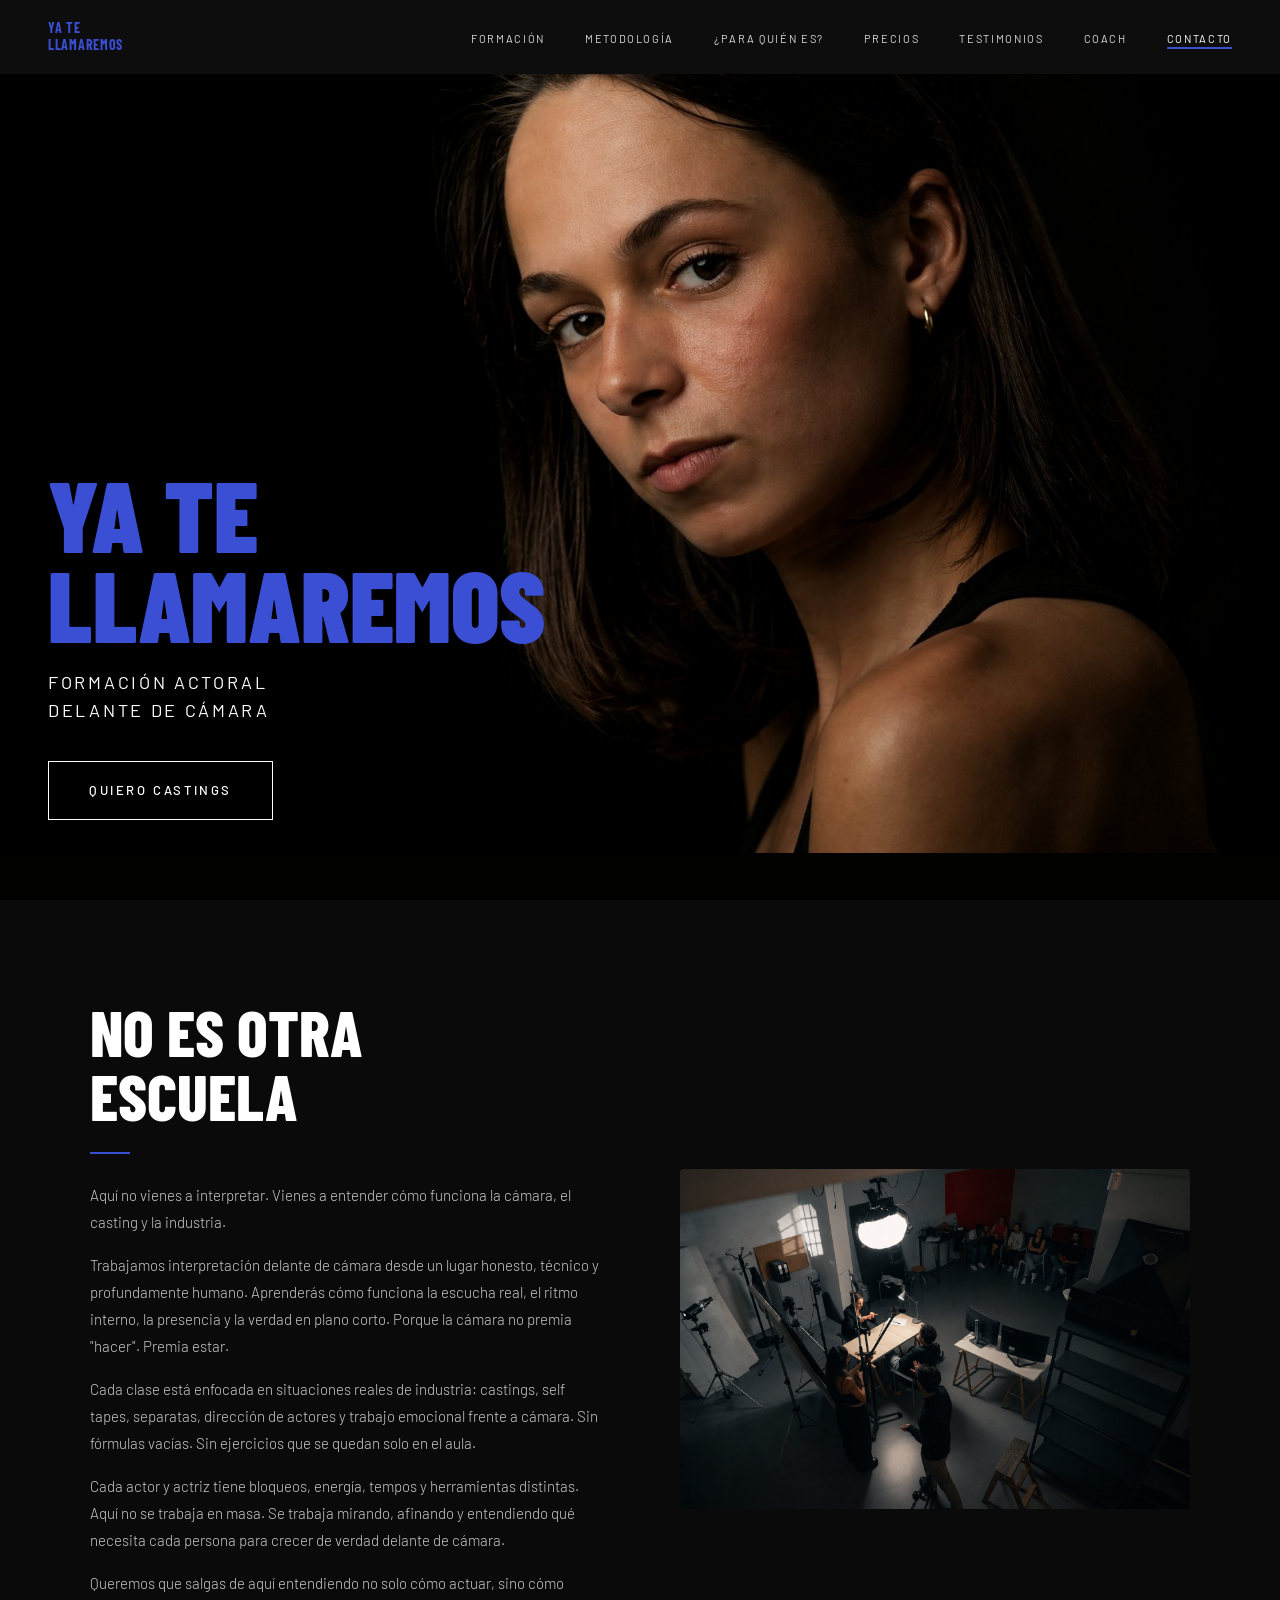
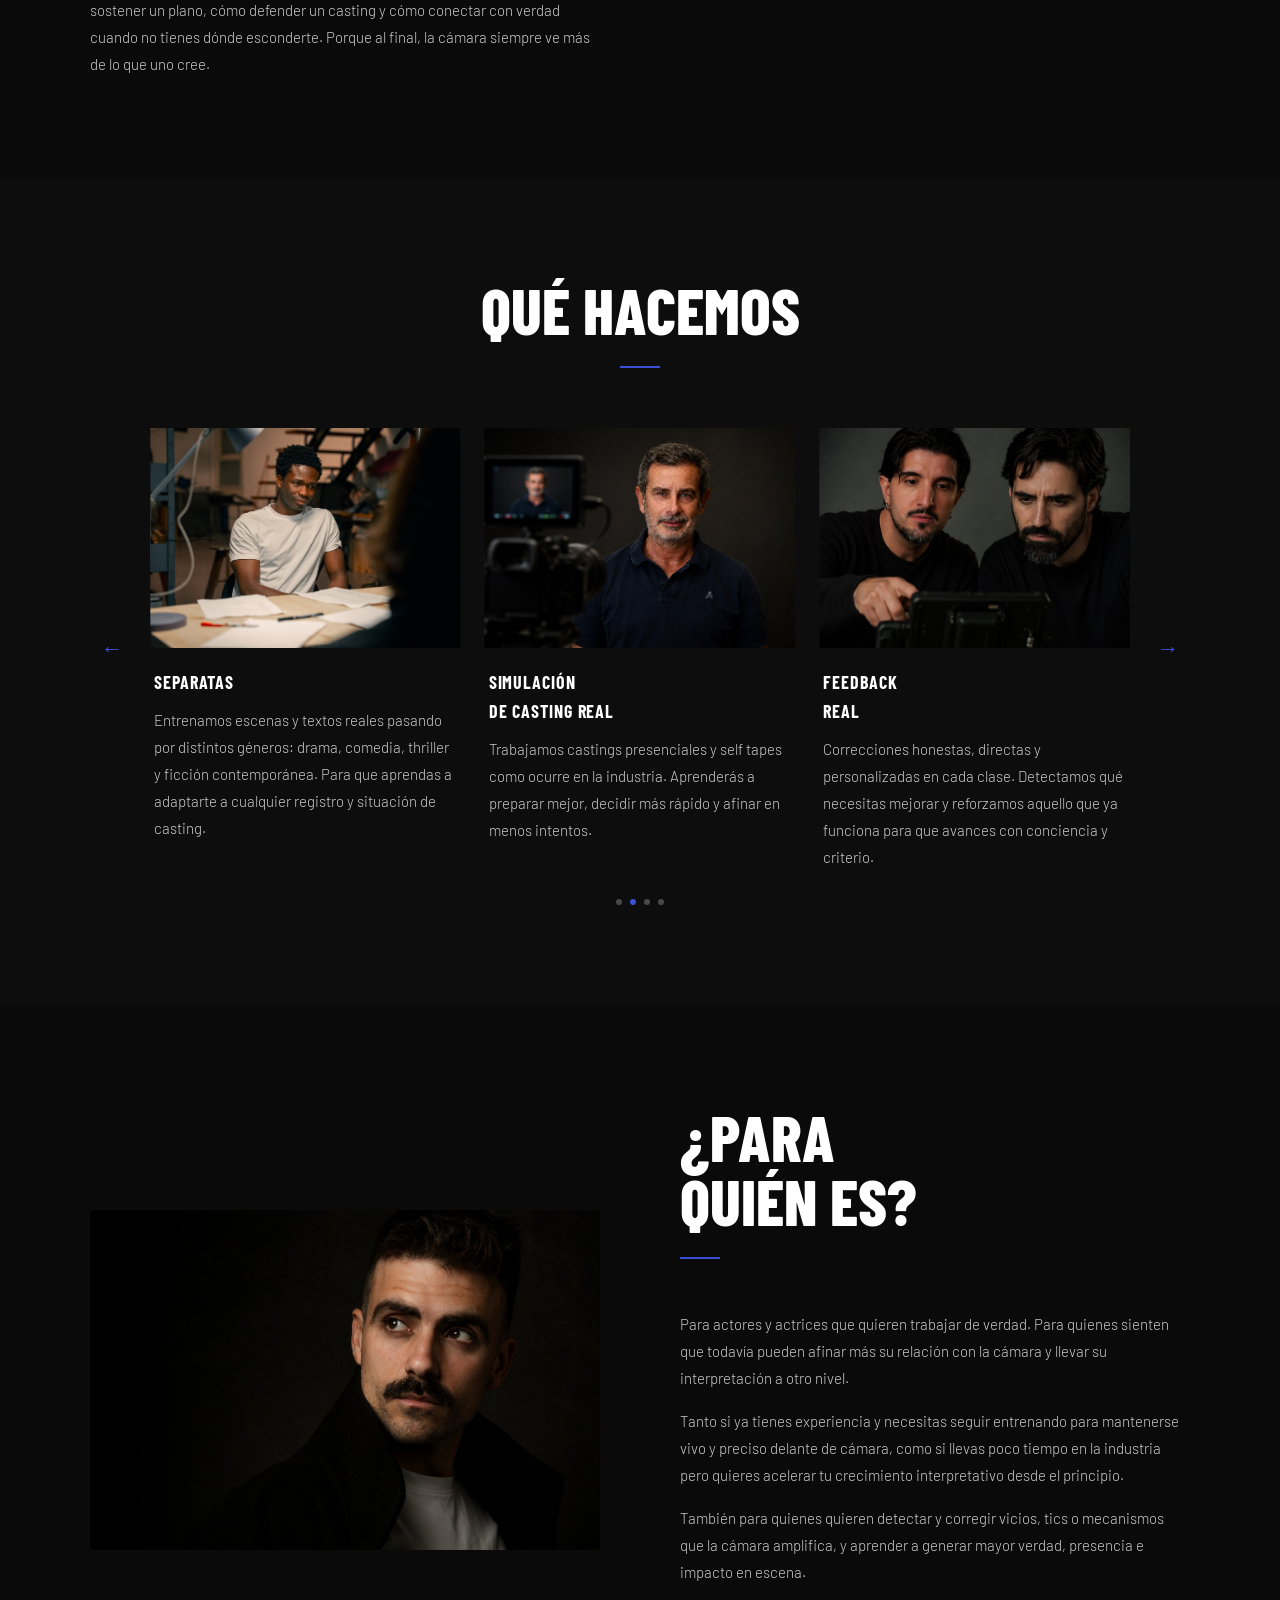
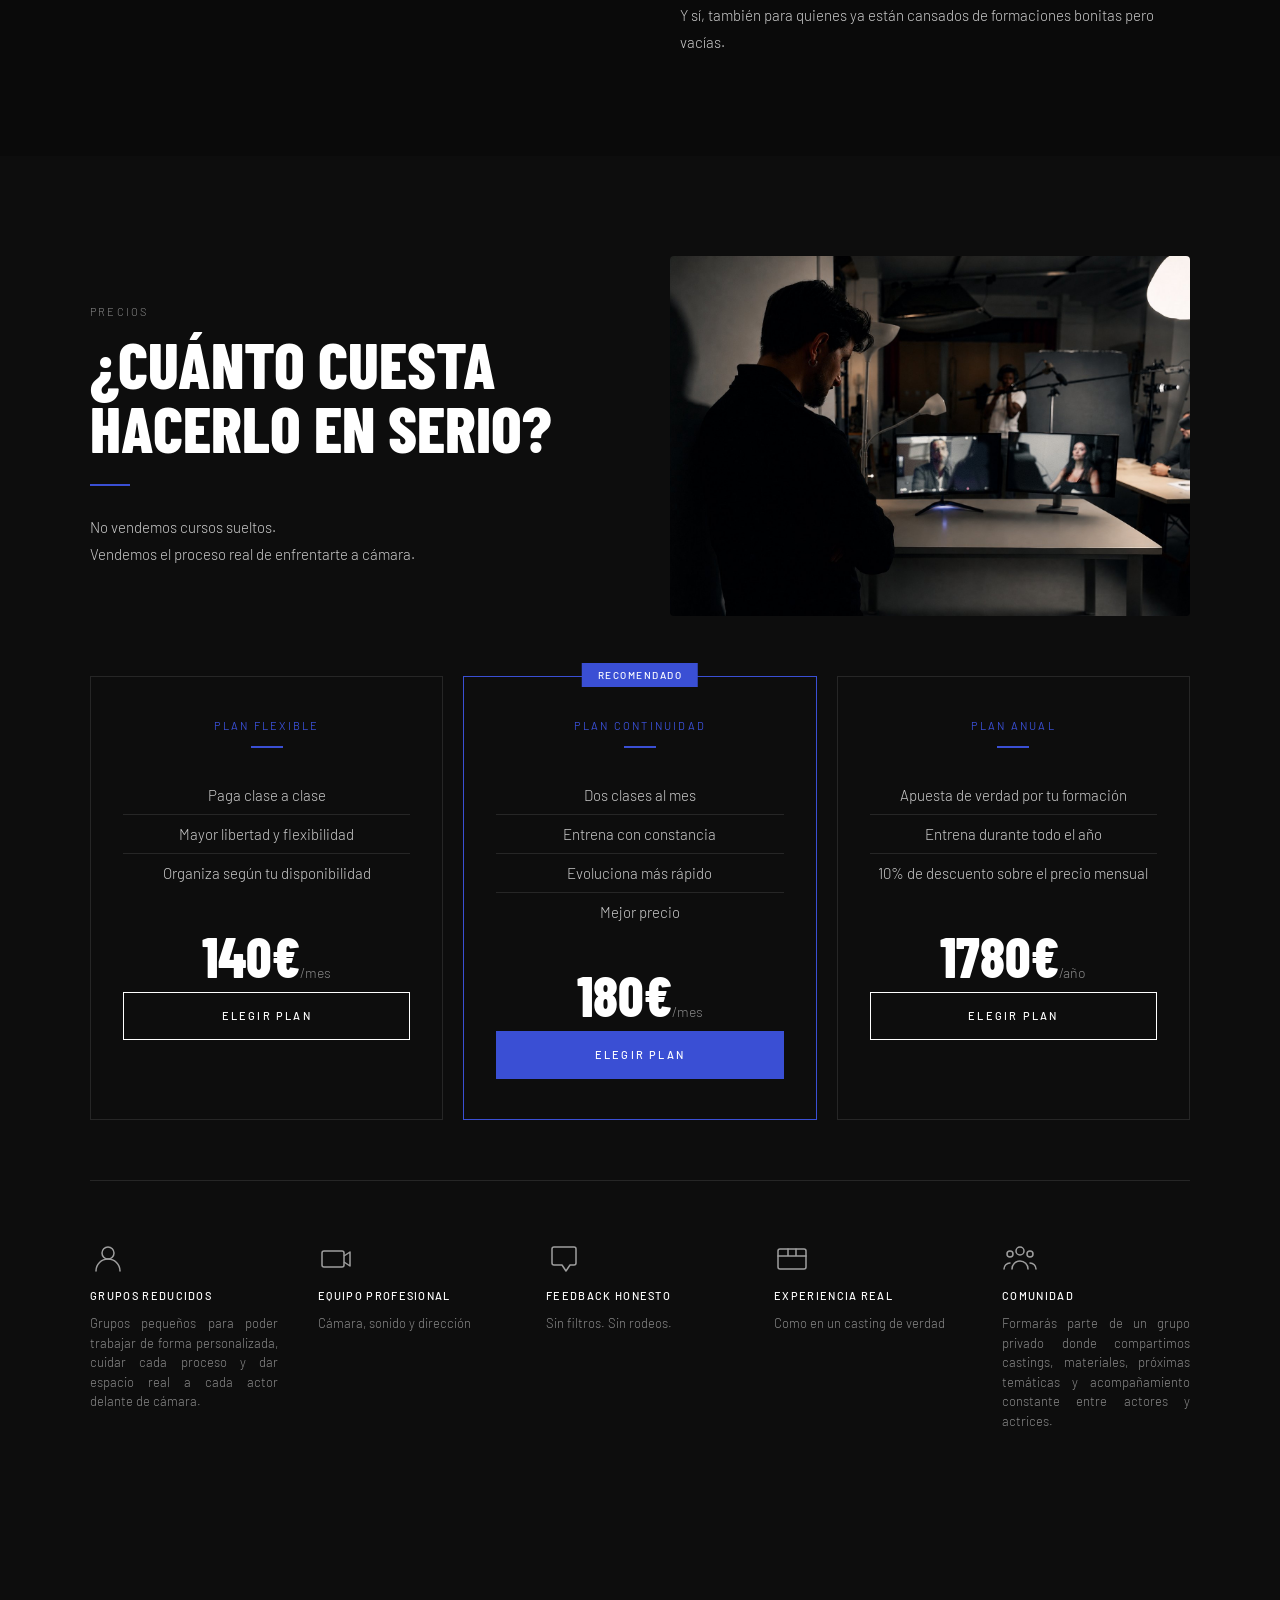
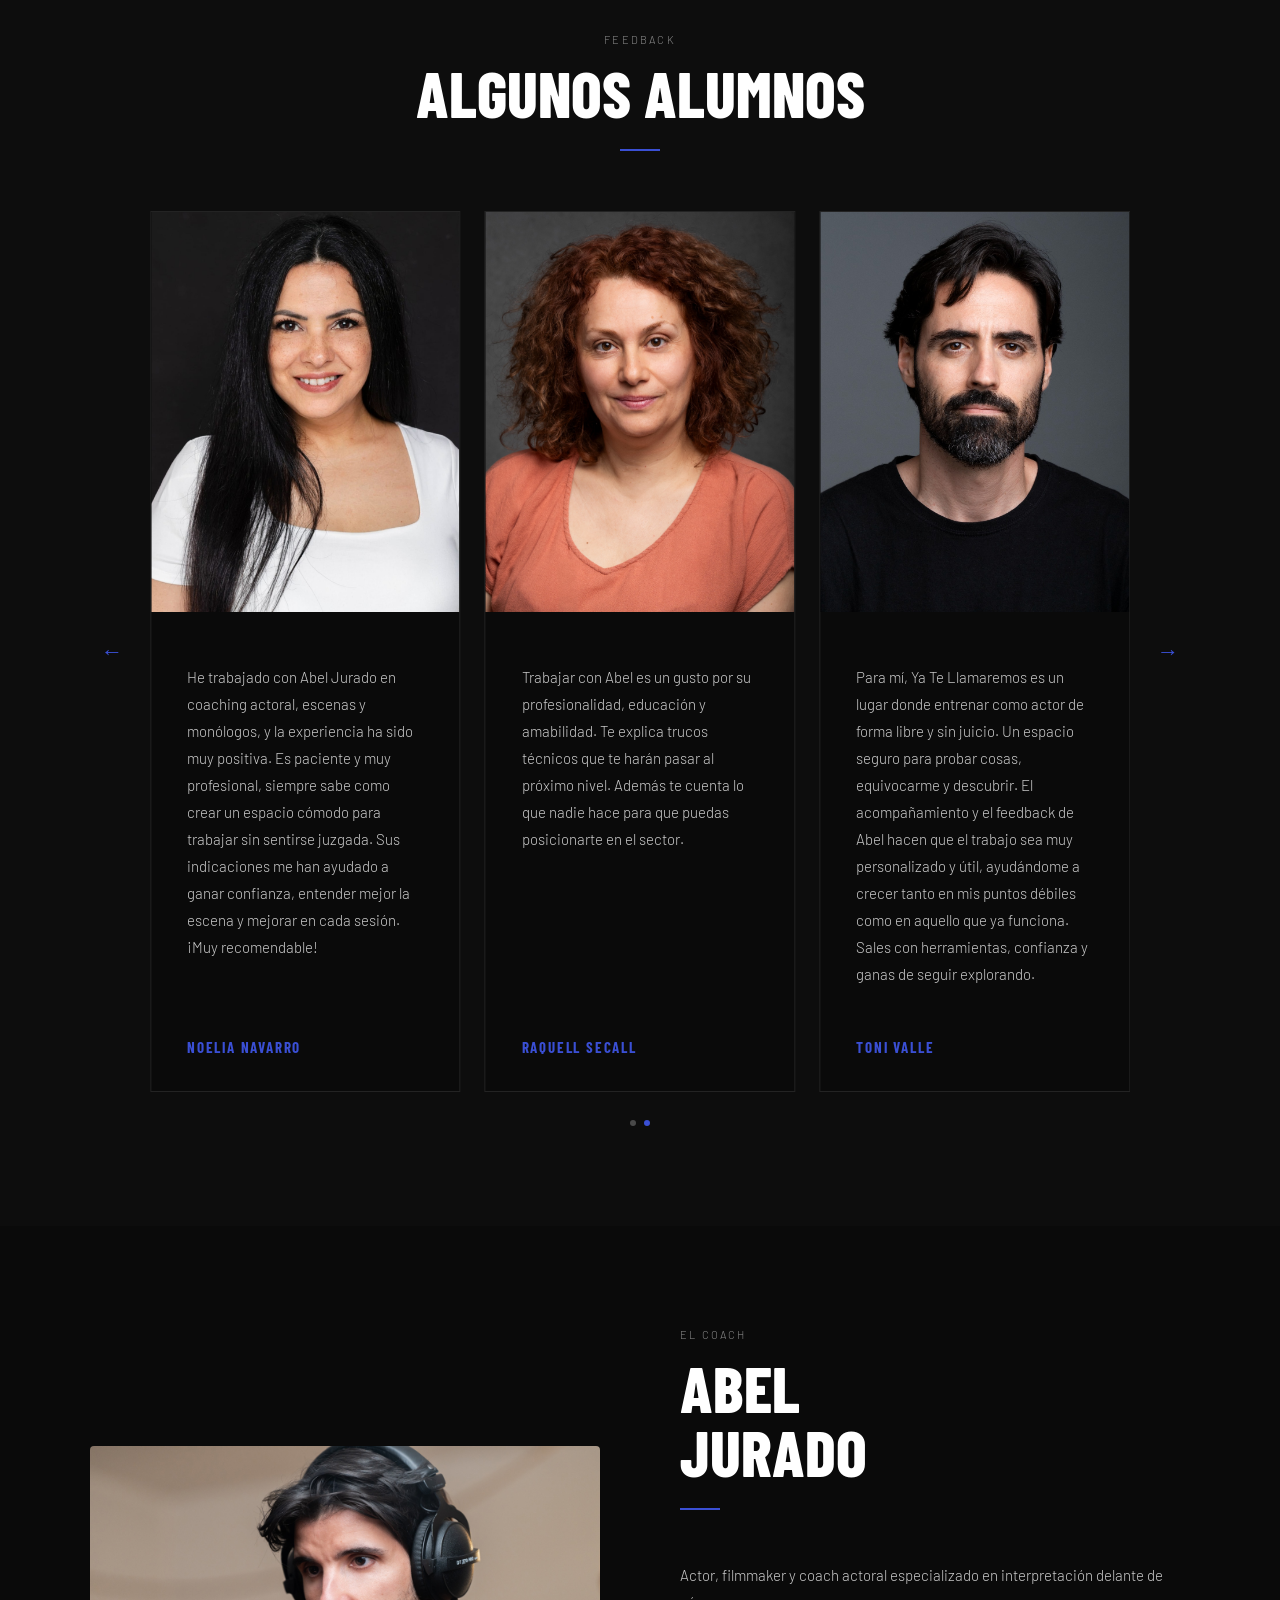
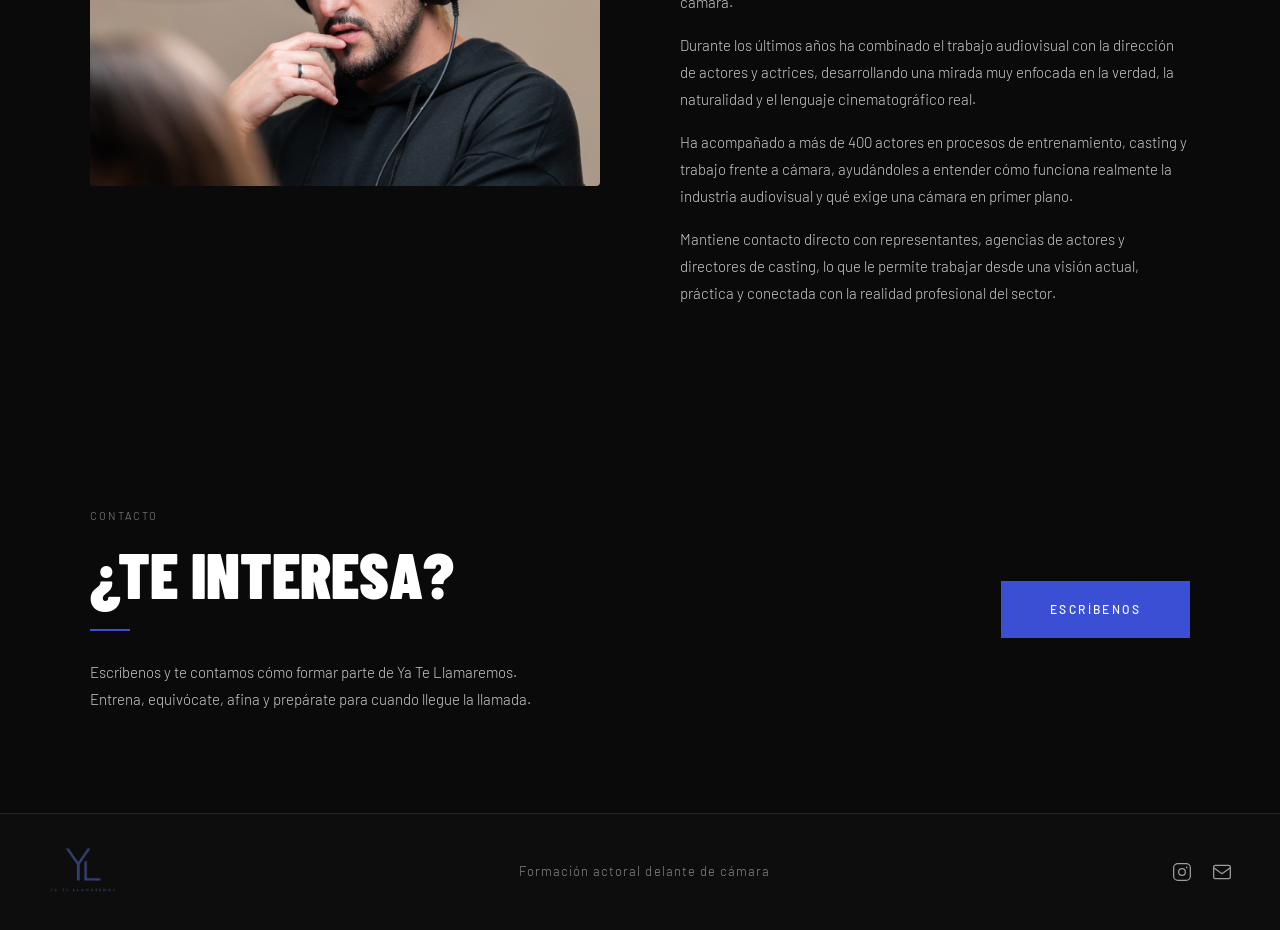
==== commit ff4260cd: "more changes" ====
--- a/index.html
+++ b/index.html
@@ -66,7 +66,7 @@
         <div class="two-col">
             <div class="fade-in">
                 <h2 class="section-title">No Es Otra<br> Escuela</h2>
-                <div class="divider"></div>
+
                 <div class="section-text">
                     <p>Aquí no vienes a interpretar. Vienes a entender cómo funciona la cámara, el casting y la
                         industria.</p>
@@ -175,7 +175,7 @@
             <img src="img/para-quien.png" alt="Actor en sesión" class="para-quien-img" loading="lazy"/>
             <div class="para-quien-content fade-in">
                 <h2 class="section-title">¿Para<br> Quién Es?</h2>
-                <div class="divider"></div>
+
                 <div class="section-text">
                     <p>Para actores y actrices que quieren trabajar de verdad.
                         Para quienes sienten que todavía pueden afinar más su relación con la cámara y llevar su
@@ -388,7 +388,7 @@
             <div class="coach-content fade-in">
                 <p class="section-label">El Coach</p>
                 <h2 class="section-title">Abel<br> Jurado</h2>
-                <div class="divider"></div>
+
                 <div class="section-text">
                     <p>Actor, filmmaker y coach actoral especializado en interpretación delante de cámara.</p>
                     <p>Durante los últimos años ha combinado el trabajo audiovisual con la dirección de actores y actrices,
@@ -423,8 +423,7 @@
 
 <!-- FOOTER -->
 <footer>
-    <a href="#" class="footer-logo"><img src="img/logo.png" alt="Ya Te Llamaremos"
-                                  style="height:48px; width:auto;" loading="lazy"/></a>
+    <a href="#" class="footer-logo"><img src="img/logo.png" alt="Ya Te Llamaremos" loading="lazy"/></a>
     <div class="footer-center">Formación actoral delante de cámara</div>
     <div class="footer-icons">
         <a href="https://www.instagram.com/ytll_actors/" aria-label="Instagram" target="_blank">
@@ -465,27 +464,24 @@
       "offers": [
         {
           "@type": "Offer",
-          "name": "Iniciación",
-          "price": "120",
+          "name": "Plan Flexible",
+          "price": "140",
           "priceCurrency": "EUR",
-          "description": "Base frente a cámara, ejercicios de naturalidad, grabaciones simples.",
-          "eligibleDuration": { "@type": "QuantitativeValue", "value": 2, "unitCode": "MON" }
+          "description": "Paga clase a clase con mayor libertad y flexibilidad según tu disponibilidad."
         },
         {
           "@type": "Offer",
-          "name": "Programa Real",
+          "name": "Plan Continuidad",
           "price": "180",
           "priceCurrency": "EUR",
-          "description": "Simulación de casting real, trabajo de escenas, corrección directa en film, grabación profesional, feedback personalizado.",
-          "eligibleDuration": { "@type": "QuantitativeValue", "value": 2, "unitCode": "MON" }
+          "description": "Compromiso de dos clases al mes para entrenar con constancia y evolucionar más rápido."
         },
         {
           "@type": "Offer",
-          "name": "Avanzado",
-          "price": "250",
+          "name": "Plan Anual",
+          "price": "1780",
           "priceCurrency": "EUR",
-          "description": "Preparación específica para casting, mentoring directo, material profesional.",
-          "eligibleDuration": { "@type": "QuantitativeValue", "value": 2, "unitCode": "MON" }
+          "description": "Entrena durante todo el año con un 10% de descuento sobre el precio mensual."
         }
       ],
       "review": [
@@ -517,7 +513,7 @@
       "jobTitle": "Coach actoral y director de actores",
       "description": "Actor, filmmaker y coach actoral especializado en interpretación delante de cámara. Ha acompañado a más de 400 actores en procesos de entrenamiento, casting y trabajo frente a cámara.",
       "url": "https://yatellamaremos.com/#coach",
-      "image": "https://yatellamaremos.com/img/coach.png",
+      "image": "https://yatellamaremos.com/img/coach-abel-jurado.jpeg",
       "worksFor": {
         "@type": "EducationalOrganization",
         "name": "Ya Te Llamaremos"
@@ -528,114 +524,6 @@
 }
 </script>
 
-<script>
-    // HAMBURGER
-    const hamburger = document.querySelector('.nav-hamburger');
-    const navLinks = document.querySelector('.nav-links');
-    hamburger.addEventListener('click', () => {
-        const open = navLinks.classList.toggle('open');
-        hamburger.classList.toggle('open', open);
-        hamburger.setAttribute('aria-expanded', open);
-    });
-    navLinks.querySelectorAll('a').forEach(a => {
-        a.addEventListener('click', () => {
-            navLinks.classList.remove('open');
-            hamburger.classList.remove('open');
-            hamburger.setAttribute('aria-expanded', false);
-        });
-    });
-
-    const observer = new IntersectionObserver((entries) => {
-        entries.forEach(el => {
-            if (el.isIntersecting) el.target.classList.add('visible');
-        });
-    }, {threshold: 0.12});
-
-    document.querySelectorAll('.fade-in').forEach(el => observer.observe(el));
-
-    const sections = document.querySelectorAll('section[id]');
-    const navAnchors = document.querySelectorAll('.nav-links a[href^="#"]');
-    const scrollSpy = new IntersectionObserver((entries) => {
-        entries.forEach(entry => {
-            if (entry.isIntersecting) {
-                navAnchors.forEach(a => a.classList.remove('active'));
-                const active = document.querySelector(`.nav-links a[href="#${entry.target.id}"]`);
-                if (active) active.classList.add('active');
-            }
-        });
-    }, { rootMargin: '-40% 0px -55% 0px' });
-    sections.forEach(s => scrollSpy.observe(s));
-
-
-    document.querySelectorAll('.pricing-card').forEach((c, i) => {
-        c.style.transitionDelay = `${i * 0.1}s`;
-    });
-    document.querySelectorAll('.feature-item').forEach((c, i) => {
-        c.style.transitionDelay = `${i * 0.08}s`;
-    });
-
-    // CAROUSEL — supports multiple instances via data-visible attribute
-    function initCarousel(wrap) {
-        const track = wrap.querySelector('.carousel-track');
-        const origSlides = Array.from(wrap.querySelectorAll('.carousel-slide'));
-        const n = origSlides.length;
-        const dotsContainer = wrap.parentElement.querySelector('.carousel-dots');
-        const desktopVisible = parseInt(wrap.dataset.visible || '3', 10);
-        const visibleCount = () => window.innerWidth <= 768 ? 1 : desktopVisible;
-        let current = 0;
-
-        origSlides.forEach(s => track.appendChild(s.cloneNode(true)));
-
-        function buildDots() {
-            dotsContainer.innerHTML = '';
-            const count = n - visibleCount() + 1;
-            for (let i = 0; i < count; i++) {
-                const dot = document.createElement('button');
-                dot.className = 'carousel-dot' + (i === 0 ? ' active' : '');
-                dot.setAttribute('aria-label', `Slide ${i + 1}`);
-                dot.addEventListener('click', () => goTo(i));
-                dotsContainer.appendChild(dot);
-            }
-        }
-
-        function goTo(index, animate = true) {
-            const allSlides = wrap.querySelectorAll('.carousel-slide');
-            if (!animate) track.style.transition = 'none';
-            current = index;
-            const slideWidth = allSlides[0].getBoundingClientRect().width + 24;
-            track.style.transform = `translateX(-${current * slideWidth}px)`;
-            const dotCount = dotsContainer.children.length;
-            dotsContainer.querySelectorAll('.carousel-dot').forEach((d, i) => {
-                d.classList.toggle('active', i === current % dotCount);
-            });
-            if (!animate) {
-                track.getBoundingClientRect();
-                track.style.transition = '';
-            }
-        }
-
-        buildDots();
-
-        track.addEventListener('transitionend', () => {
-            if (current >= n) goTo(current - n, false);
-            else if (current < 0) goTo(current + n, false);
-        });
-
-        let autoplay = setInterval(() => goTo(current + 1), 3000);
-
-        function resetAutoplay() {
-            clearInterval(autoplay);
-            autoplay = setInterval(() => goTo(current + 1), 3000);
-        }
-
-        wrap.querySelector('.carousel-prev').addEventListener('click', () => { goTo(current - 1); resetAutoplay(); });
-        wrap.querySelector('.carousel-next').addEventListener('click', () => { goTo(current + 1); resetAutoplay(); });
-        dotsContainer.addEventListener('click', resetAutoplay);
-        window.addEventListener('resize', () => { buildDots(); goTo(current, false); });
-    }
-
-    document.querySelectorAll('.carousel-wrap').forEach(initCarousel);
-
-</script>
+<script src="main.js" defer></script>
 </body>
 </html>
--- a/styles.css
+++ b/styles.css
@@ -2,7 +2,6 @@
 
 :root {
   --black: #0d0d0d;
-  --dark: #111111;
   --darker: #0a0a0a;
   --blue: #3a4fd4;
   --blue-light: #4a5fe4;
@@ -179,8 +178,6 @@
   margin-bottom: 24px;
 }
 
-.divider { display: none; }
-
 .section-title::after,
 .cta-heading::after {
   content: '';
@@ -209,23 +206,6 @@
 .monitor-img { width: 100%; border-radius: 4px; display: block; }
 
 .section-center { text-align: center; margin-bottom: 60px; max-width: 1100px; margin-left: auto; margin-right: auto; }
-
-.cards {
-  max-width: 1100px;
-  margin: 0 auto;
-  display: grid;
-  grid-template-columns: repeat(3, 1fr);
-  gap: 32px;
-}
-
-.card img {
-  width: 100%;
-  aspect-ratio: 4/3;
-  object-fit: cover;
-  display: block;
-  margin-bottom: 20px;
-  transition: filter 0.3s;
-}
 
 .card-title {
   font-family: 'Barlow Condensed', sans-serif;
@@ -351,14 +331,6 @@
   margin-bottom: 36px;
 }
 
-.pricing-desc {
-  font-size: 14px;
-  color: var(--light-grey);
-  line-height: 1.65;
-  text-align: center;
-  margin-bottom: 36px;
-}
-
 .pricing-features li {
   font-size: 15px;
   color: var(--light-grey);
@@ -378,8 +350,6 @@
 }
 
 .price-period { font-size: 14px; color: var(--grey); font-weight: 300; }
-
-.price-note { text-align: center; font-size: 13px; color: var(--grey); margin-bottom: 32px; }
 
 .pricing-btn {
   display: block;
@@ -580,6 +550,8 @@
   text-transform: uppercase;
   line-height: 1.2;
 }
+
+.footer-logo img { height: 48px; width: auto; }
 
 .footer-center { font-size: 13px; color: var(--grey); letter-spacing: 0.08em; }
 
@@ -652,7 +624,7 @@
   .section-dark, .section-mid, .section-precios,
   .section-para-quien, .section-coach, .section-testimonios,
   .cta-banner { padding: 60px 24px; }
-  .two-col, .cards, .pricing-cards, .pricing-intro,
+  .two-col, .pricing-cards, .pricing-intro,
   .para-quien-inner, .coach-inner { grid-template-columns: 1fr; gap: 32px; }
   .pricing-intro-img { height: 240px; }
   .features-row { grid-template-columns: 1fr 1fr; gap: 28px; }
@@ -660,6 +632,8 @@
   .para-quien-img { height: 340px; object-fit: cover; object-position: center top; }
   .cta-inner { display: flex; flex-direction: column; align-items: flex-start; gap: 32px; }
   .cta-left { width: 100%; }
+  .cta-right { width: 100%; }
+  .cta-btn { width: 100%; text-align: center; }
   footer { flex-direction: column; gap: 20px; text-align: center; padding: 32px 24px; }
 }
 
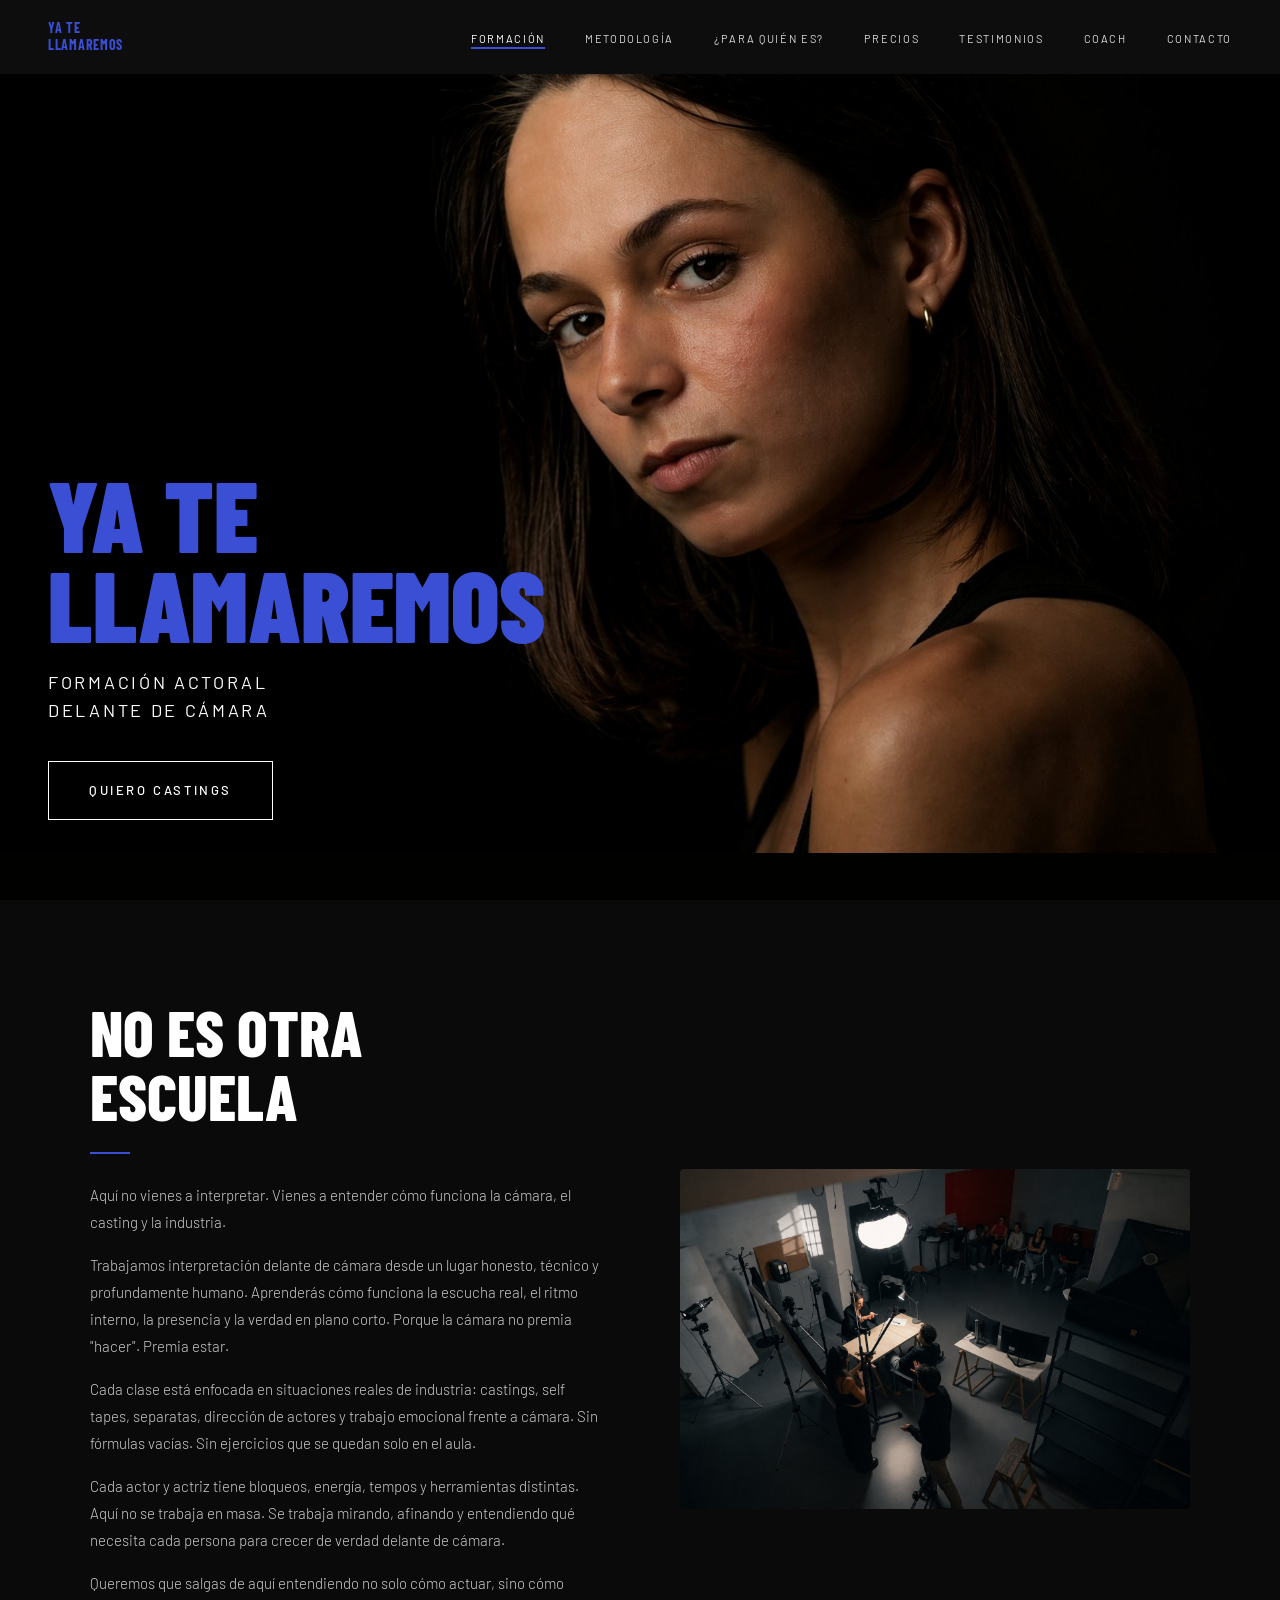
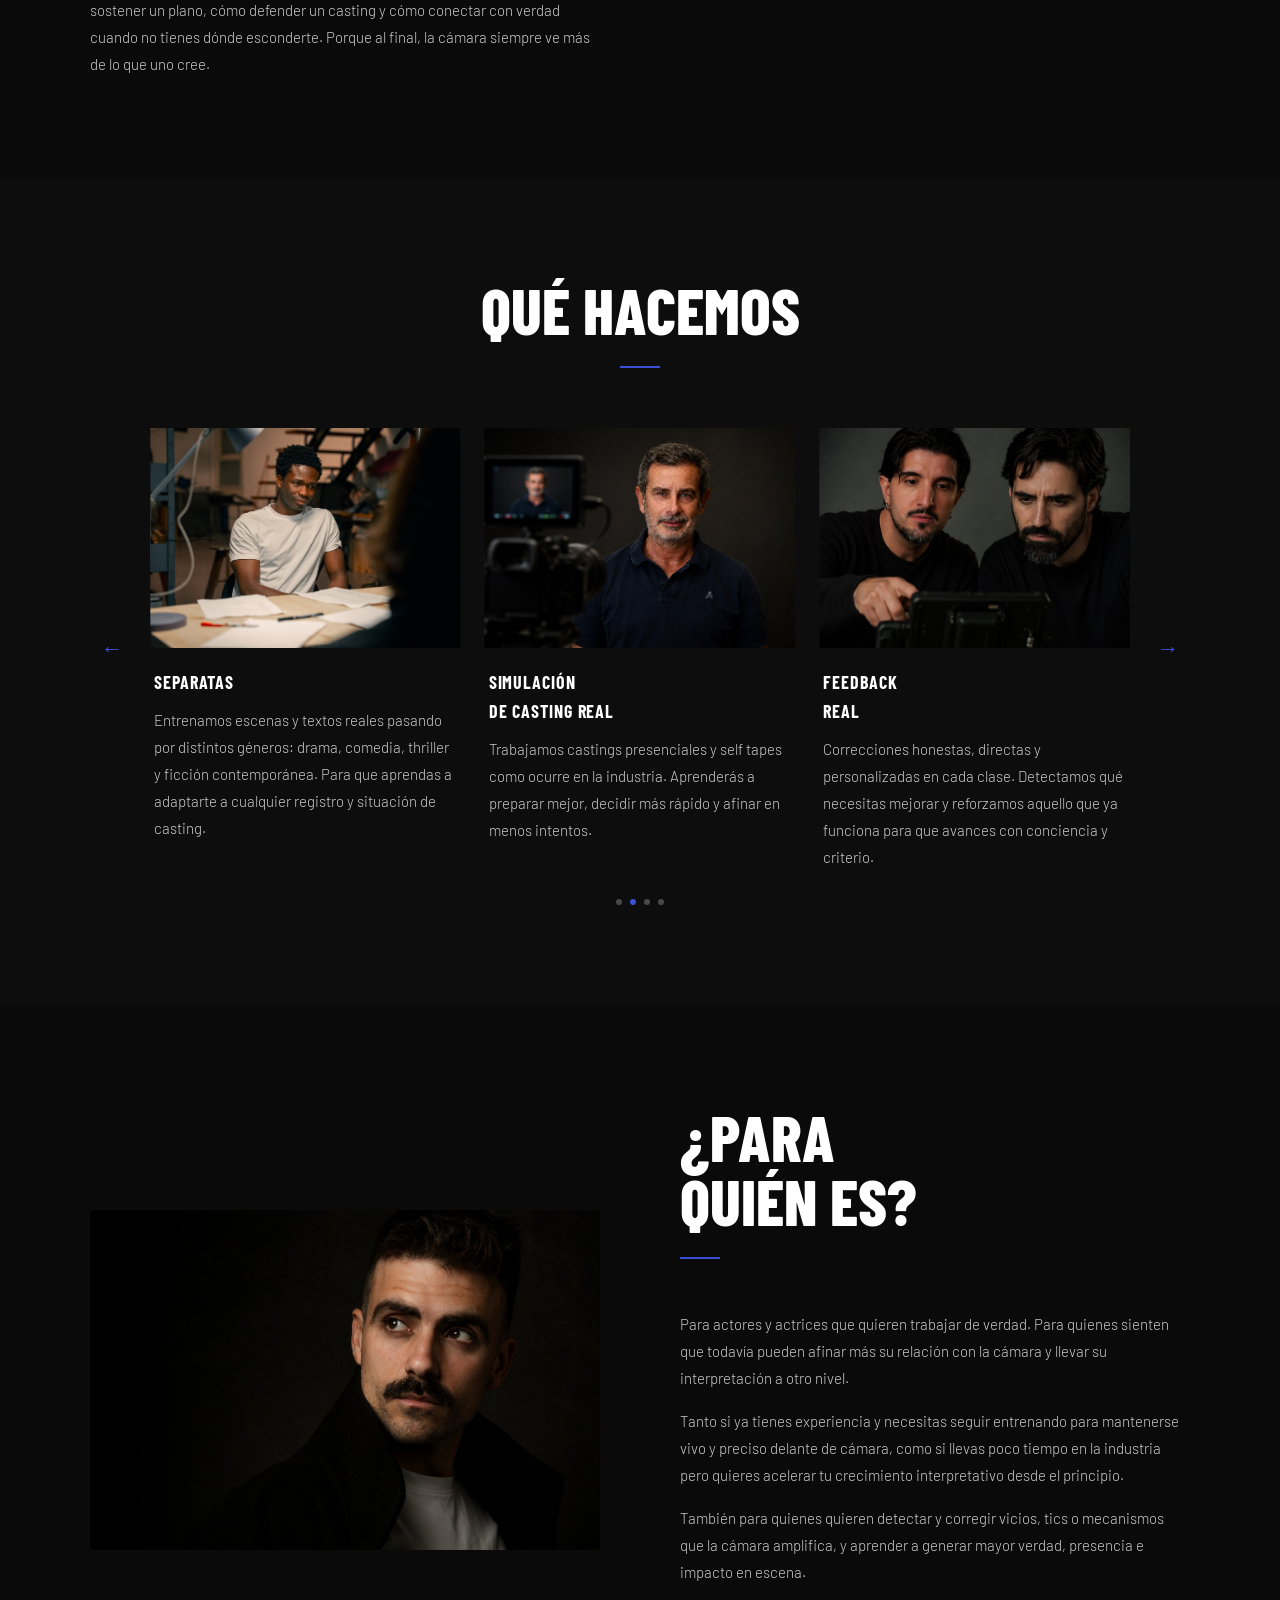
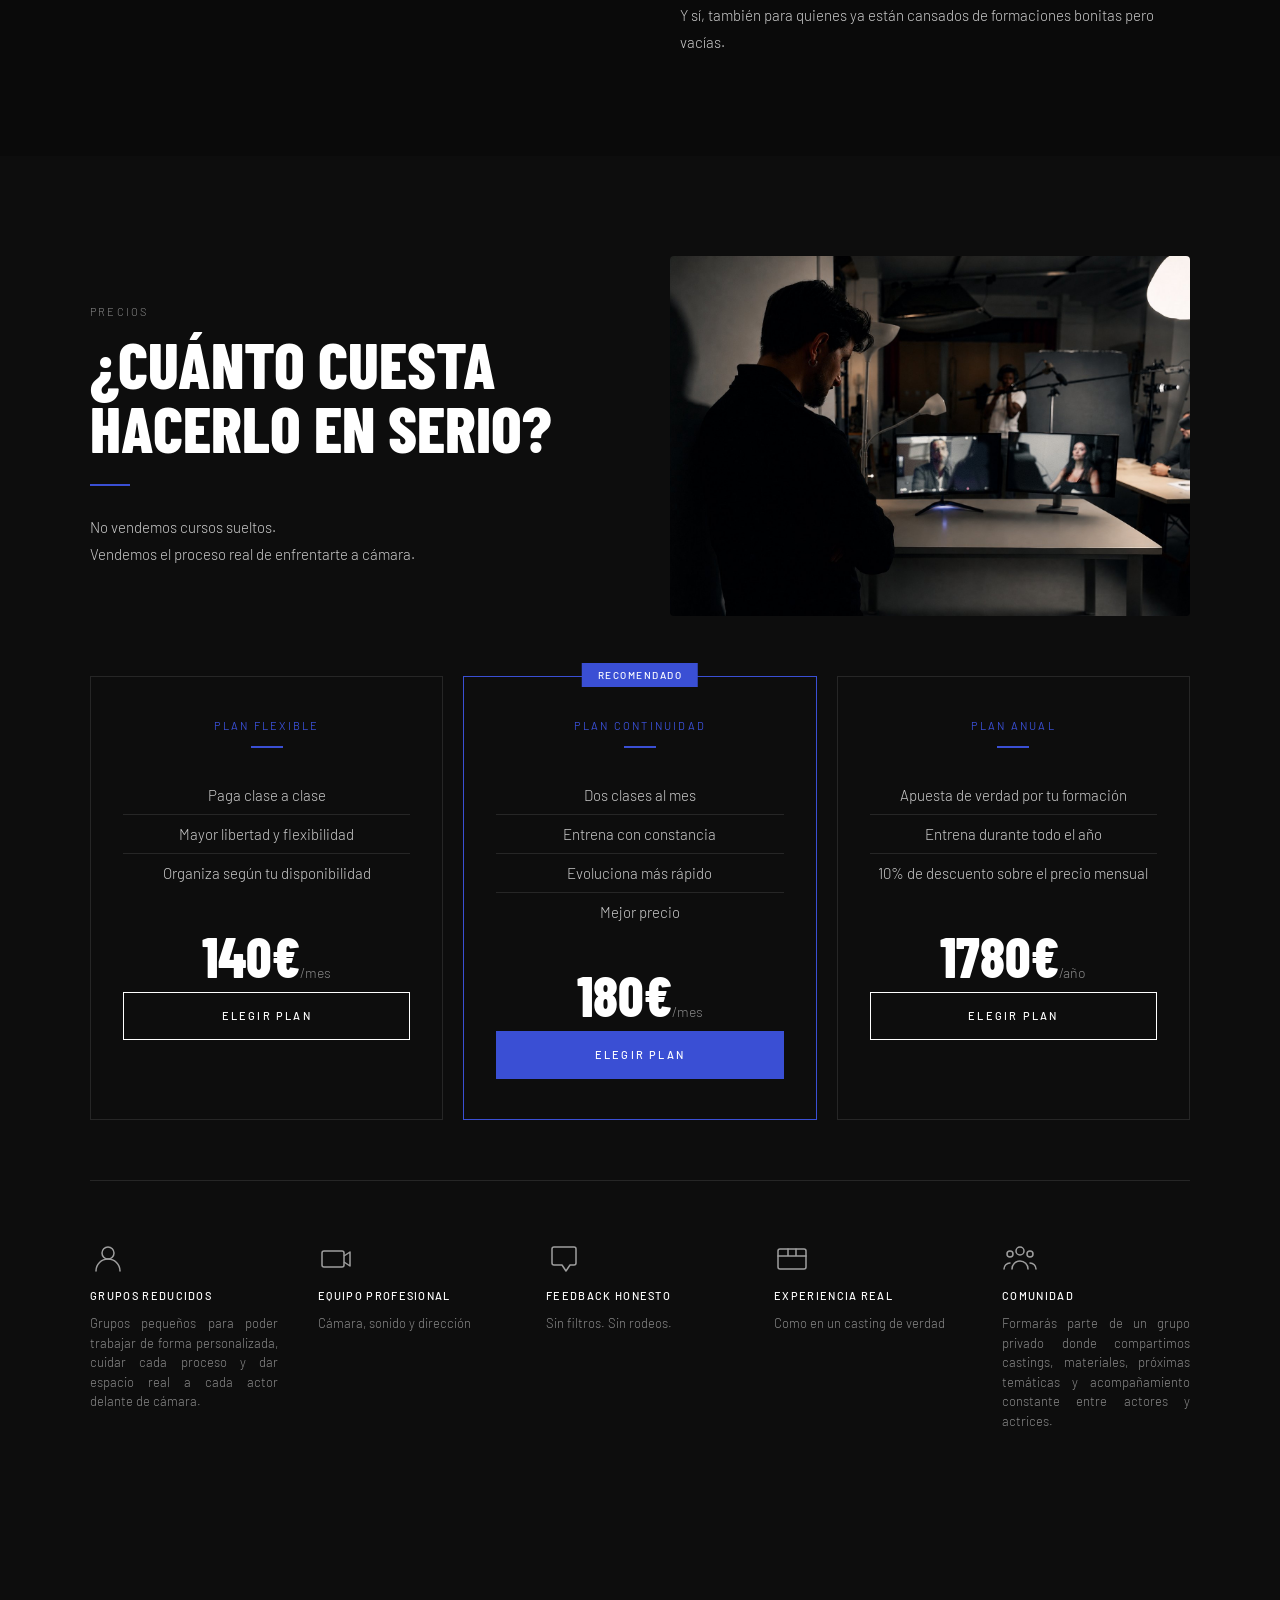
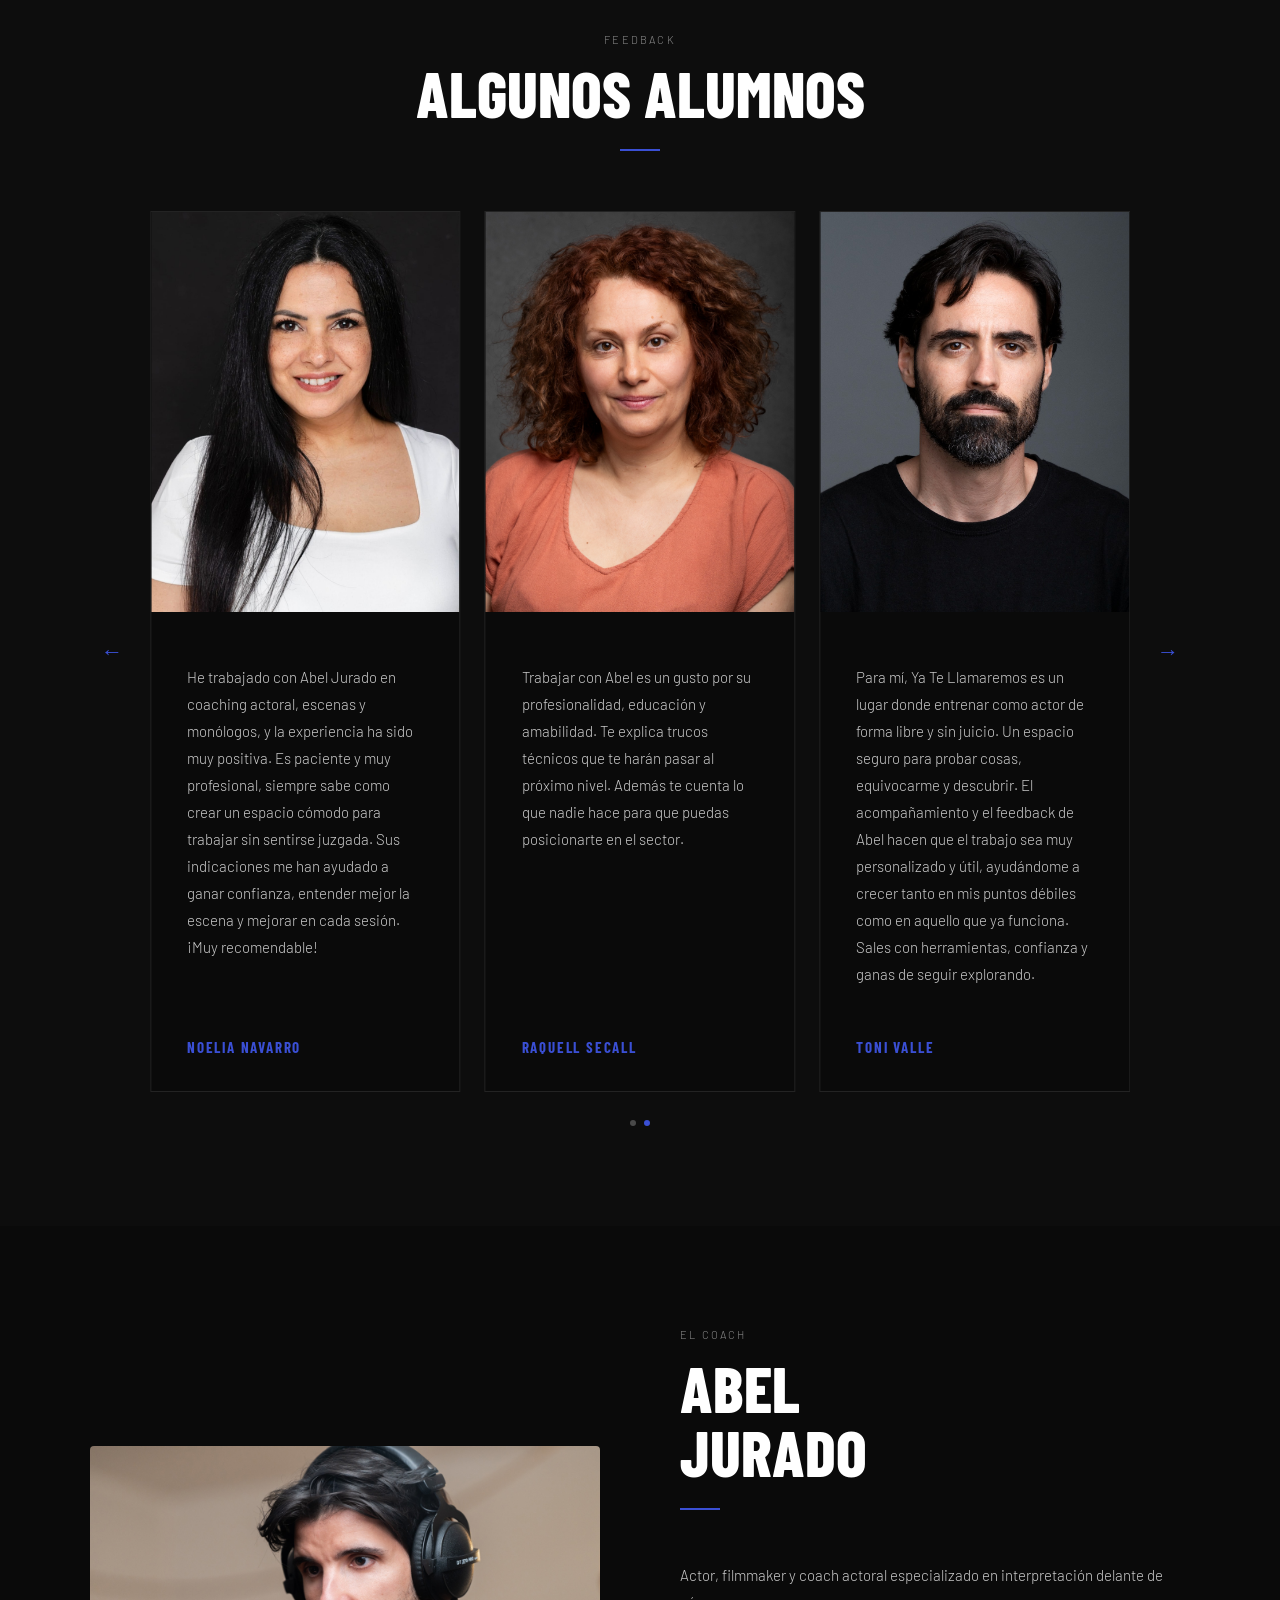
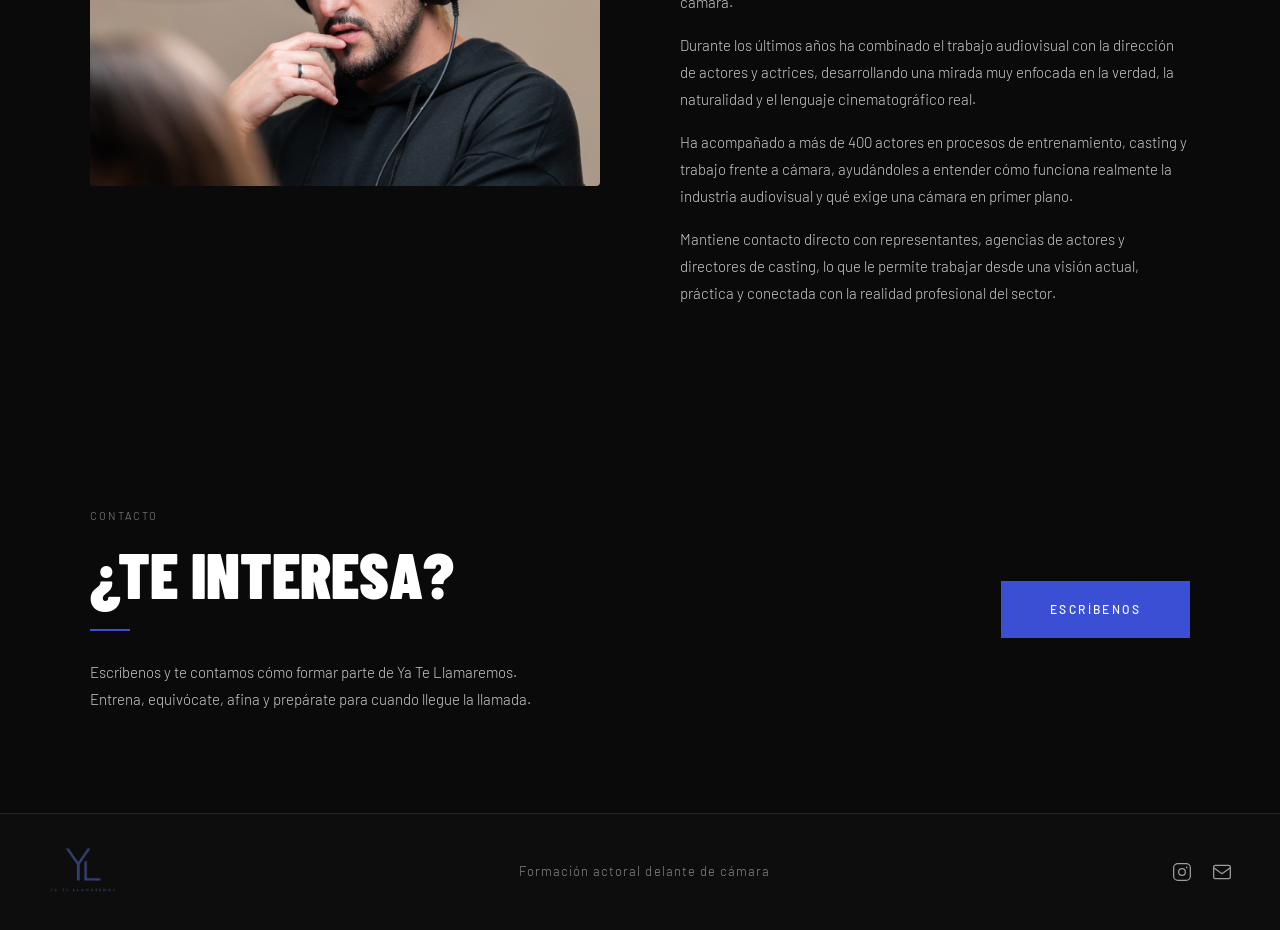
==== commit 91c817c4: "add ga4" ====
--- a/index.html
+++ b/index.html
@@ -30,6 +30,13 @@
     <link href="https://fonts.googleapis.com/css2?family=Barlow+Condensed:wght@700;800;900&family=Barlow:wght@300;400;500&display=swap"
           rel="stylesheet"/>
     <link rel="stylesheet" href="styles.css"/>
+    <script async src="https://www.googletagmanager.com/gtag/js?id=G-H2EDSZVMT3"></script>
+    <script>
+      window.dataLayer = window.dataLayer || [];
+      function gtag(){dataLayer.push(arguments);}
+      gtag('js', new Date());
+      gtag('config', 'G-H2EDSZVMT3');
+    </script>
 </head>
 <body>
 
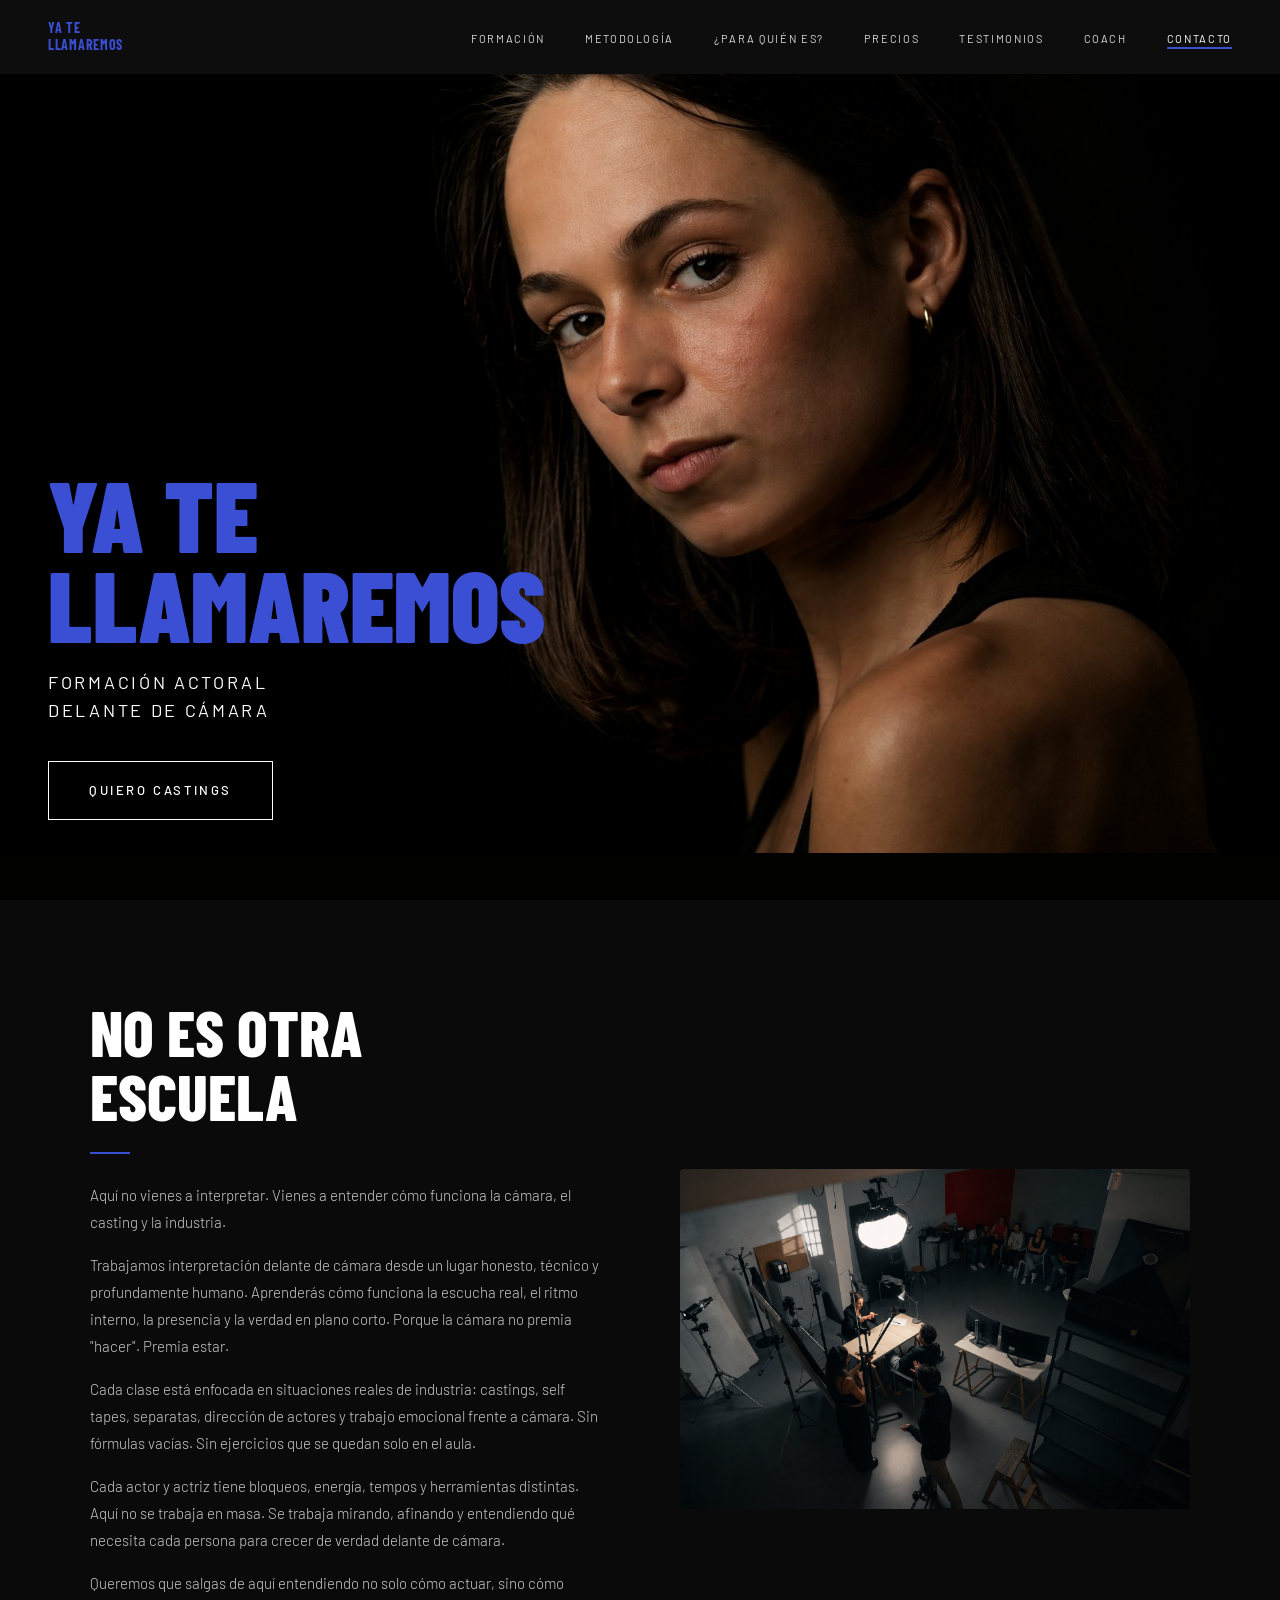
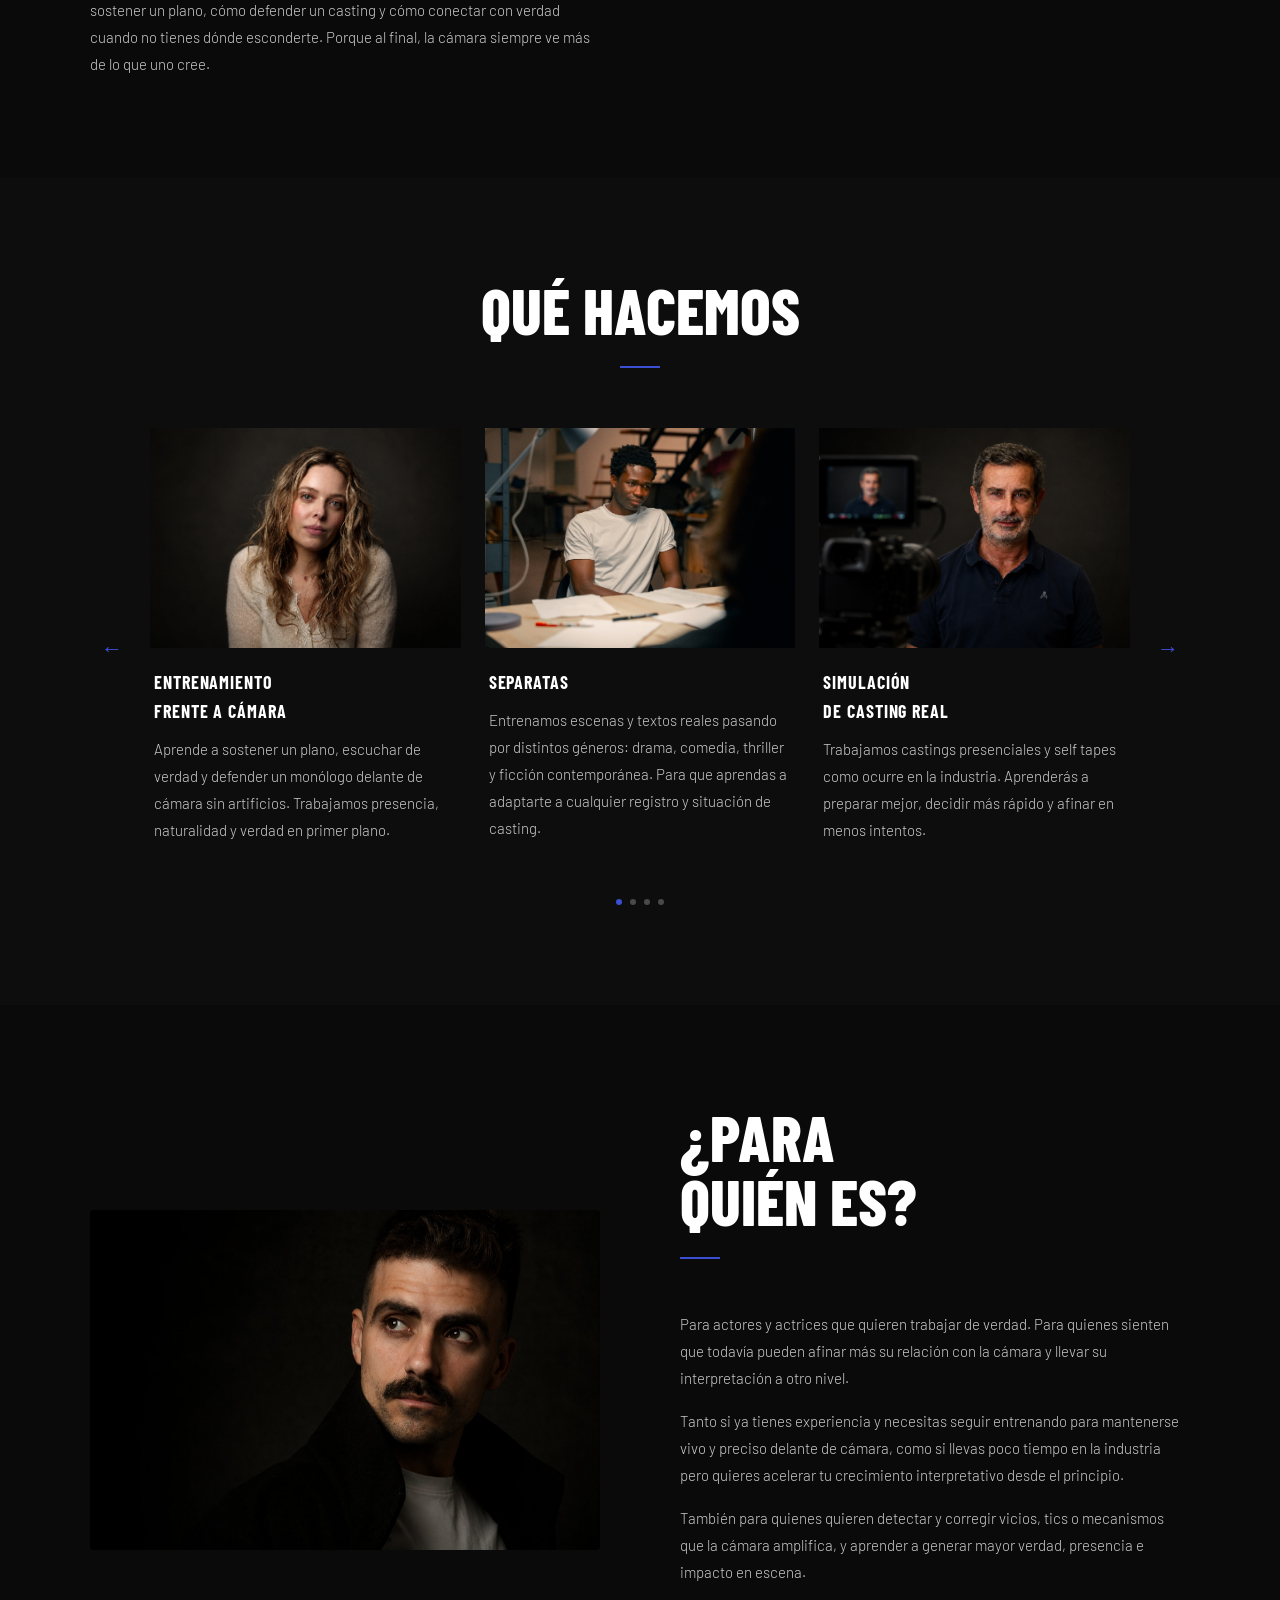
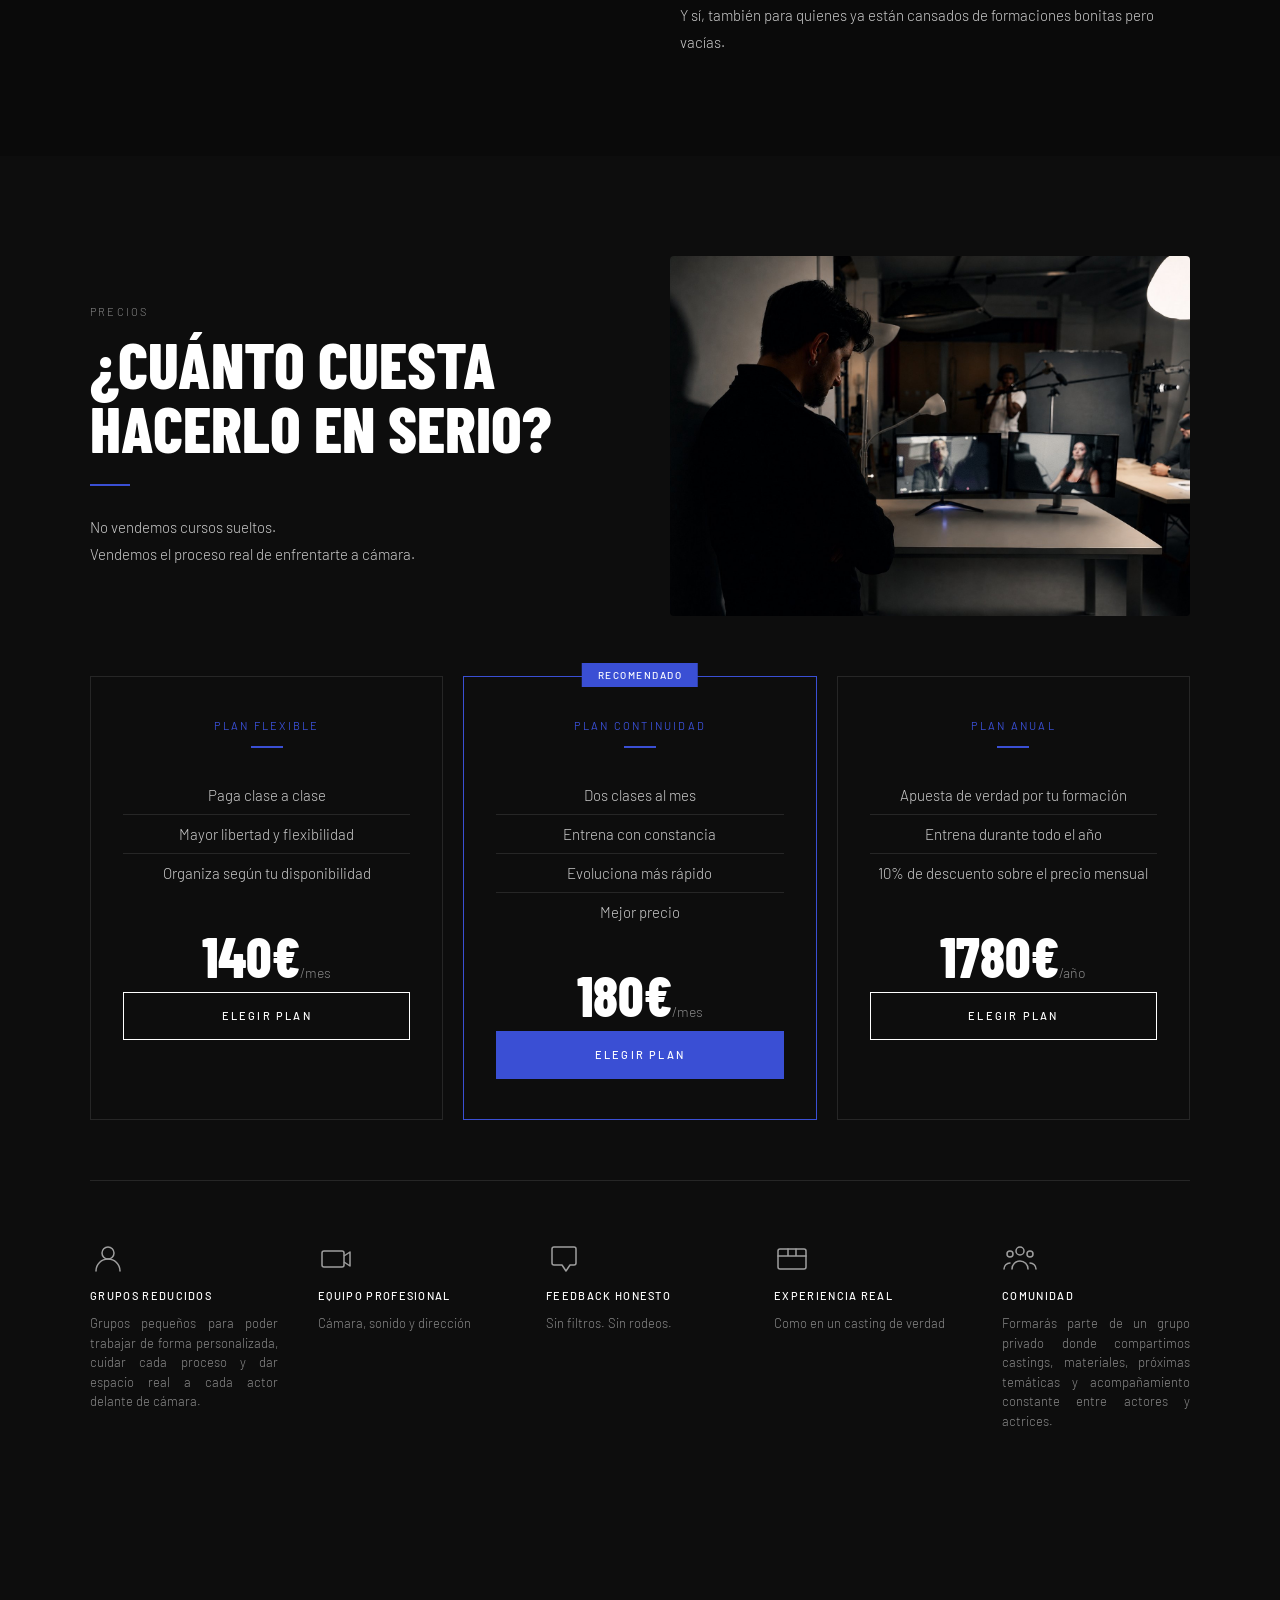
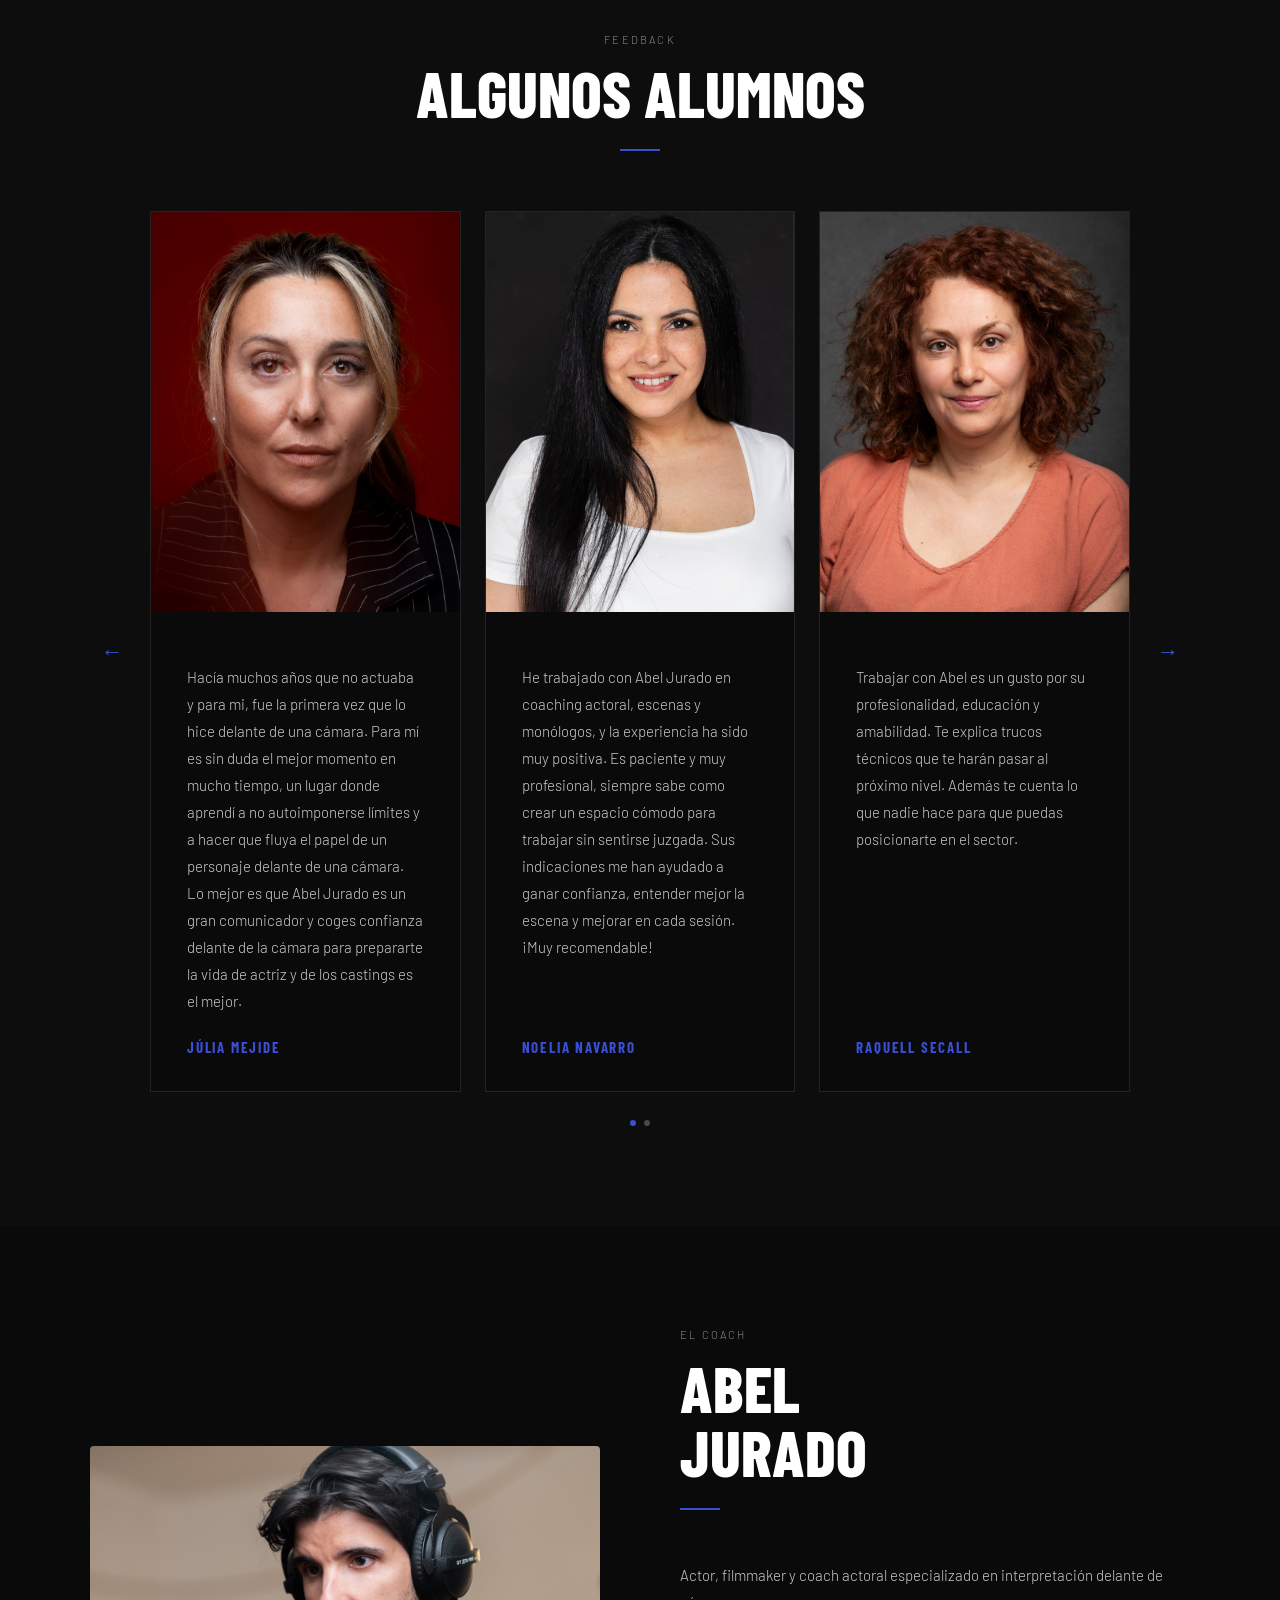
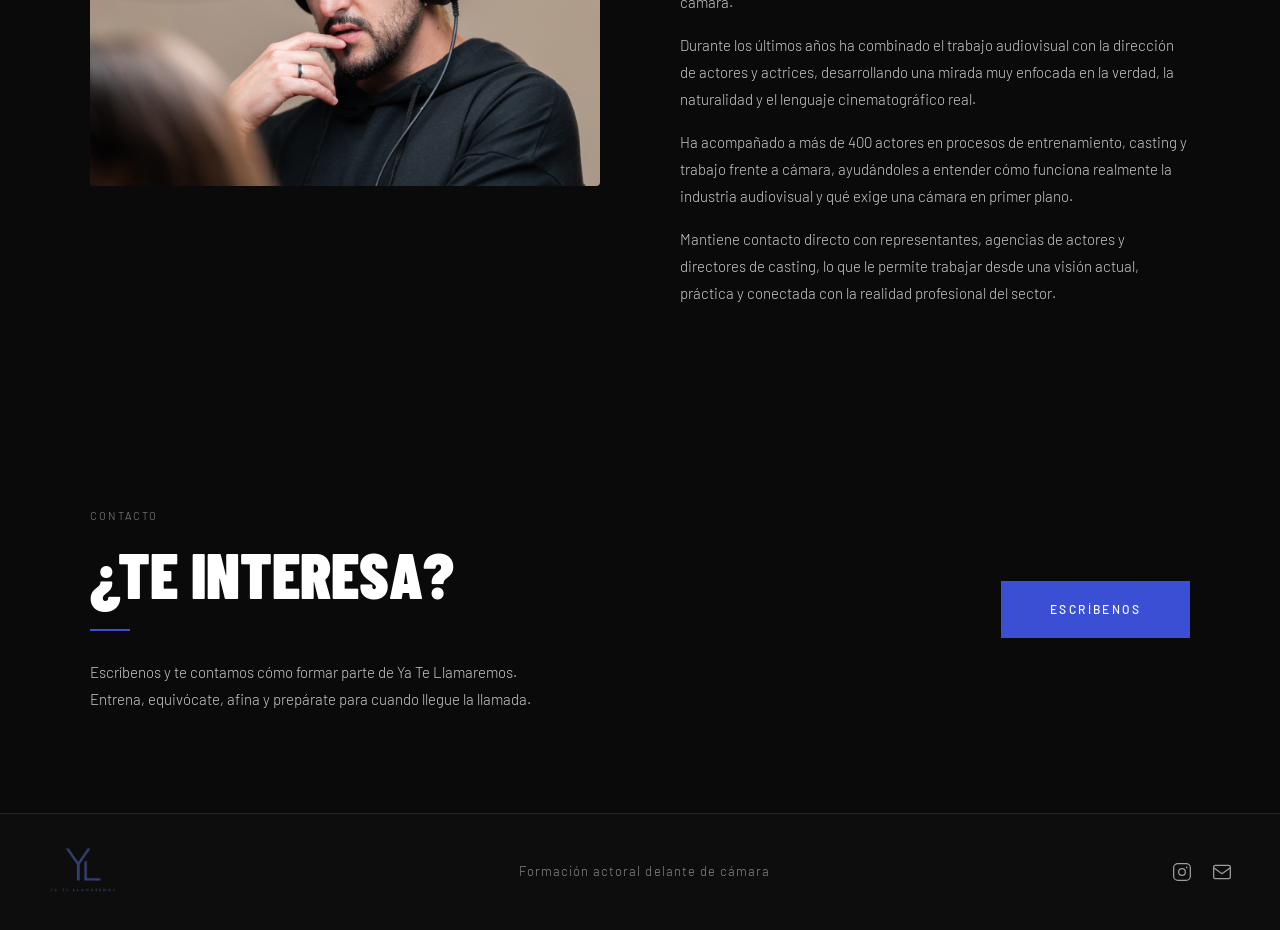
==== commit 3c4b5b71: "remove reference to .com" ====
--- a/index.html
+++ b/index.html
@@ -7,13 +7,13 @@
     <link rel="icon" type="image/png" href="img/logo.png"/>
     <meta name="description"
           content="Ya Te Llamaremos es una formación actoral delante de cámara: castings, self tapes, separatas y dirección de actores. Grupos reducidos, equipo profesional y feedback honesto."/>
-    <link rel="canonical" href="https://yatellamaremos.com/"/>
+    <link rel="canonical" href="https://yatellamaremos.es/"/>
     <meta property="og:type" content="website"/>
-    <meta property="og:url" content="https://yatellamaremos.com/"/>
+    <meta property="og:url" content="https://yatellamaremos.es/"/>
     <meta property="og:title" content="Ya Te Llamaremos — Formación Actoral Delante de Cámara"/>
     <meta property="og:description"
           content="Formación actoral delante de cámara: castings, self tapes, separatas y dirección. Grupos reducidos y feedback honesto."/>
-    <meta property="og:image" content="https://yatellamaremos.com/img/portada-actriz.png"/>
+    <meta property="og:image" content="https://yatellamaremos.es/img/portada-actriz.png"/>
     <meta property="og:image:width" content="1200"/>
     <meta property="og:image:height" content="630"/>
     <meta property="og:image:type" content="image/png"/>
@@ -23,7 +23,7 @@
     <meta name="twitter:title" content="Ya Te Llamaremos — Formación Actoral Delante de Cámara"/>
     <meta name="twitter:description"
           content="Formación actoral delante de cámara: castings, self tapes, separatas y dirección. Grupos reducidos y feedback honesto."/>
-    <meta name="twitter:image" content="https://yatellamaremos.com/img/portada-actriz.png"/>
+    <meta name="twitter:image" content="https://yatellamaremos.es/img/portada-actriz.png"/>
     <meta name="robots" content="index, follow"/>
     <link rel="preconnect" href="https://fonts.googleapis.com"/>
     <link rel="preconnect" href="https://fonts.gstatic.com" crossorigin/>
@@ -459,11 +459,11 @@
       "@type": "EducationalOrganization",
       "name": "Ya Te Llamaremos",
       "description": "Formación actoral delante de cámara: castings, self tapes, separatas y dirección de actores. Grupos reducidos, equipo profesional y feedback honesto.",
-      "url": "https://yatellamaremos.com",
-      "logo": "https://yatellamaremos.com/img/logo.png",
-      "email": "info@yatellamaremos.com",
+      "url": "https://yatellamaremos.es",
+      "logo": "https://yatellamaremos.es/img/logo.png",
+      "email": "info@yatellamaremos.es",
       "inLanguage": "es",
-      "image": "https://yatellamaremos.com/img/portada-actriz.png",
+      "image": "https://yatellamaremos.es/img/portada-actriz.png",
       "founder": {
         "@type": "Person",
         "name": "Abel Jurado"
@@ -519,8 +519,8 @@
       "name": "Abel Jurado",
       "jobTitle": "Coach actoral y director de actores",
       "description": "Actor, filmmaker y coach actoral especializado en interpretación delante de cámara. Ha acompañado a más de 400 actores en procesos de entrenamiento, casting y trabajo frente a cámara.",
-      "url": "https://yatellamaremos.com/#coach",
-      "image": "https://yatellamaremos.com/img/coach-abel-jurado.jpeg",
+      "url": "https://yatellamaremos.es/#coach",
+      "image": "https://yatellamaremos.es/img/coach-abel-jurado.jpeg",
       "worksFor": {
         "@type": "EducationalOrganization",
         "name": "Ya Te Llamaremos"
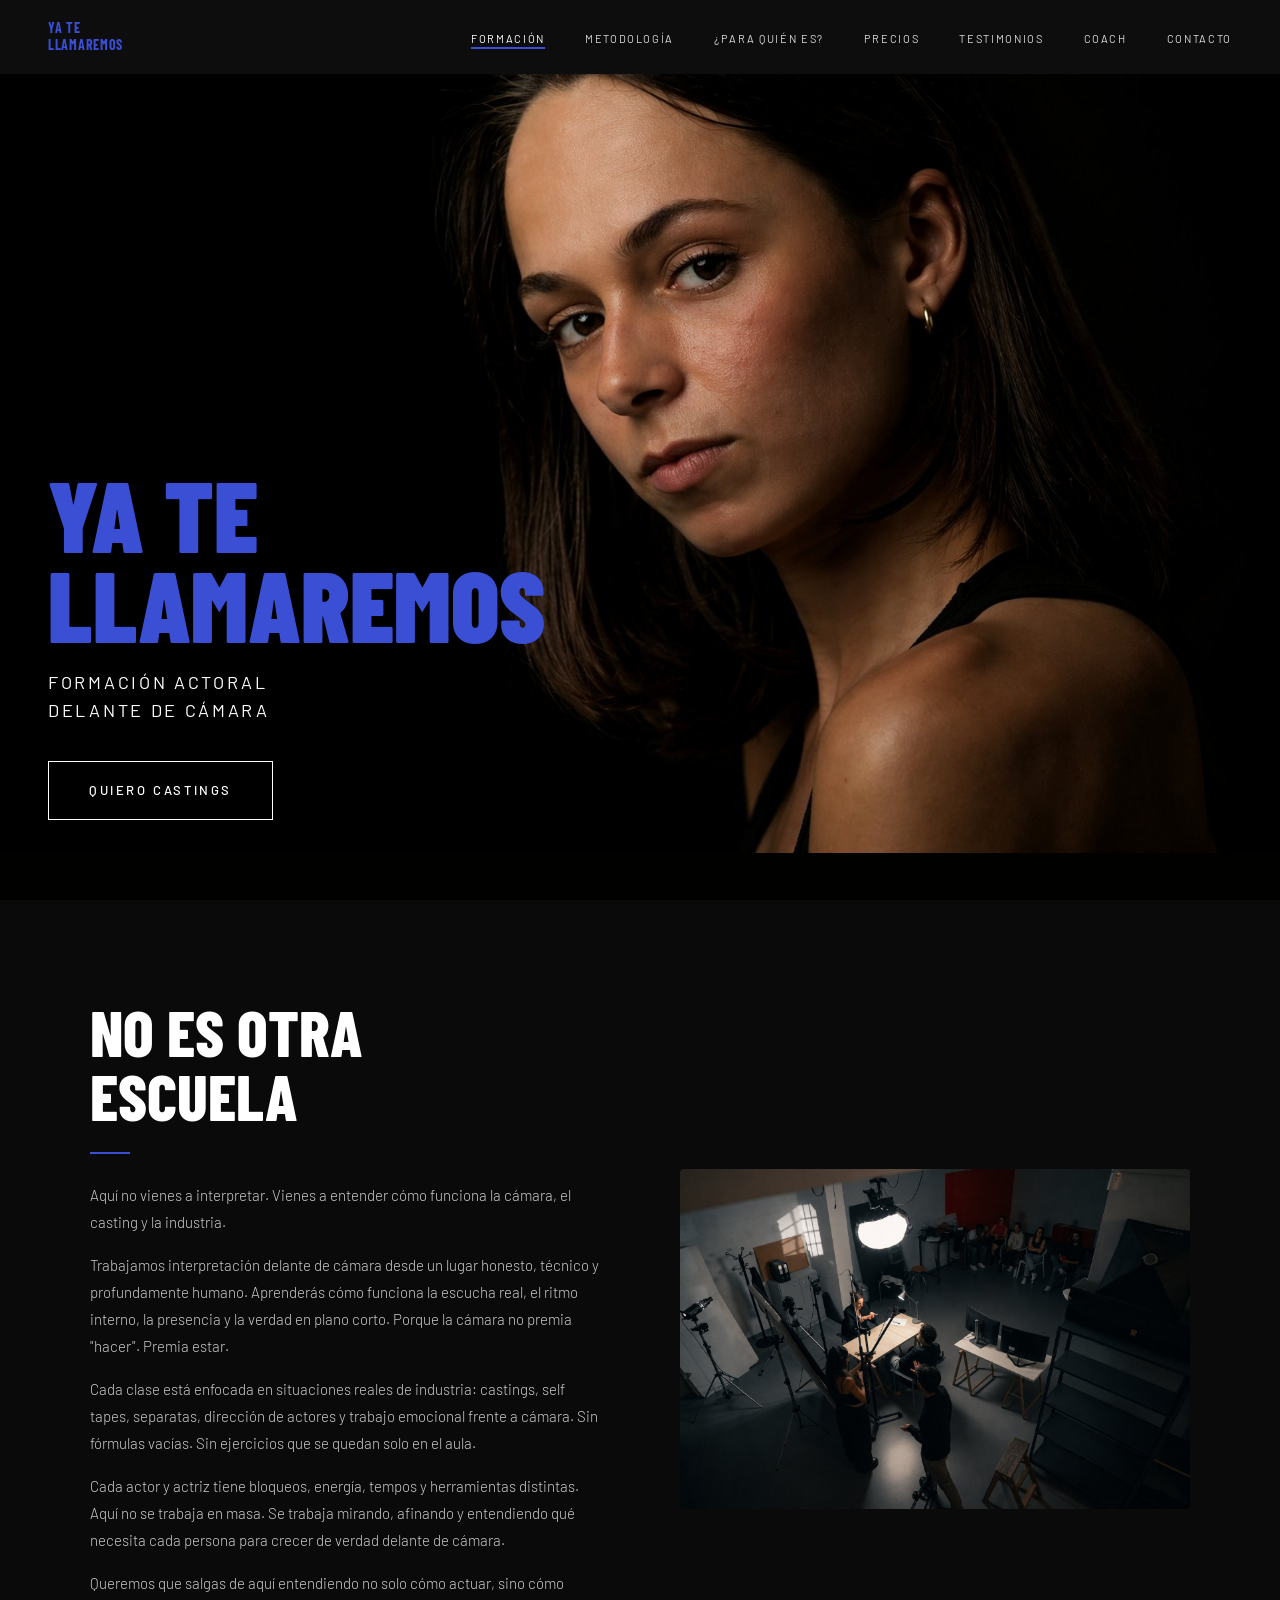
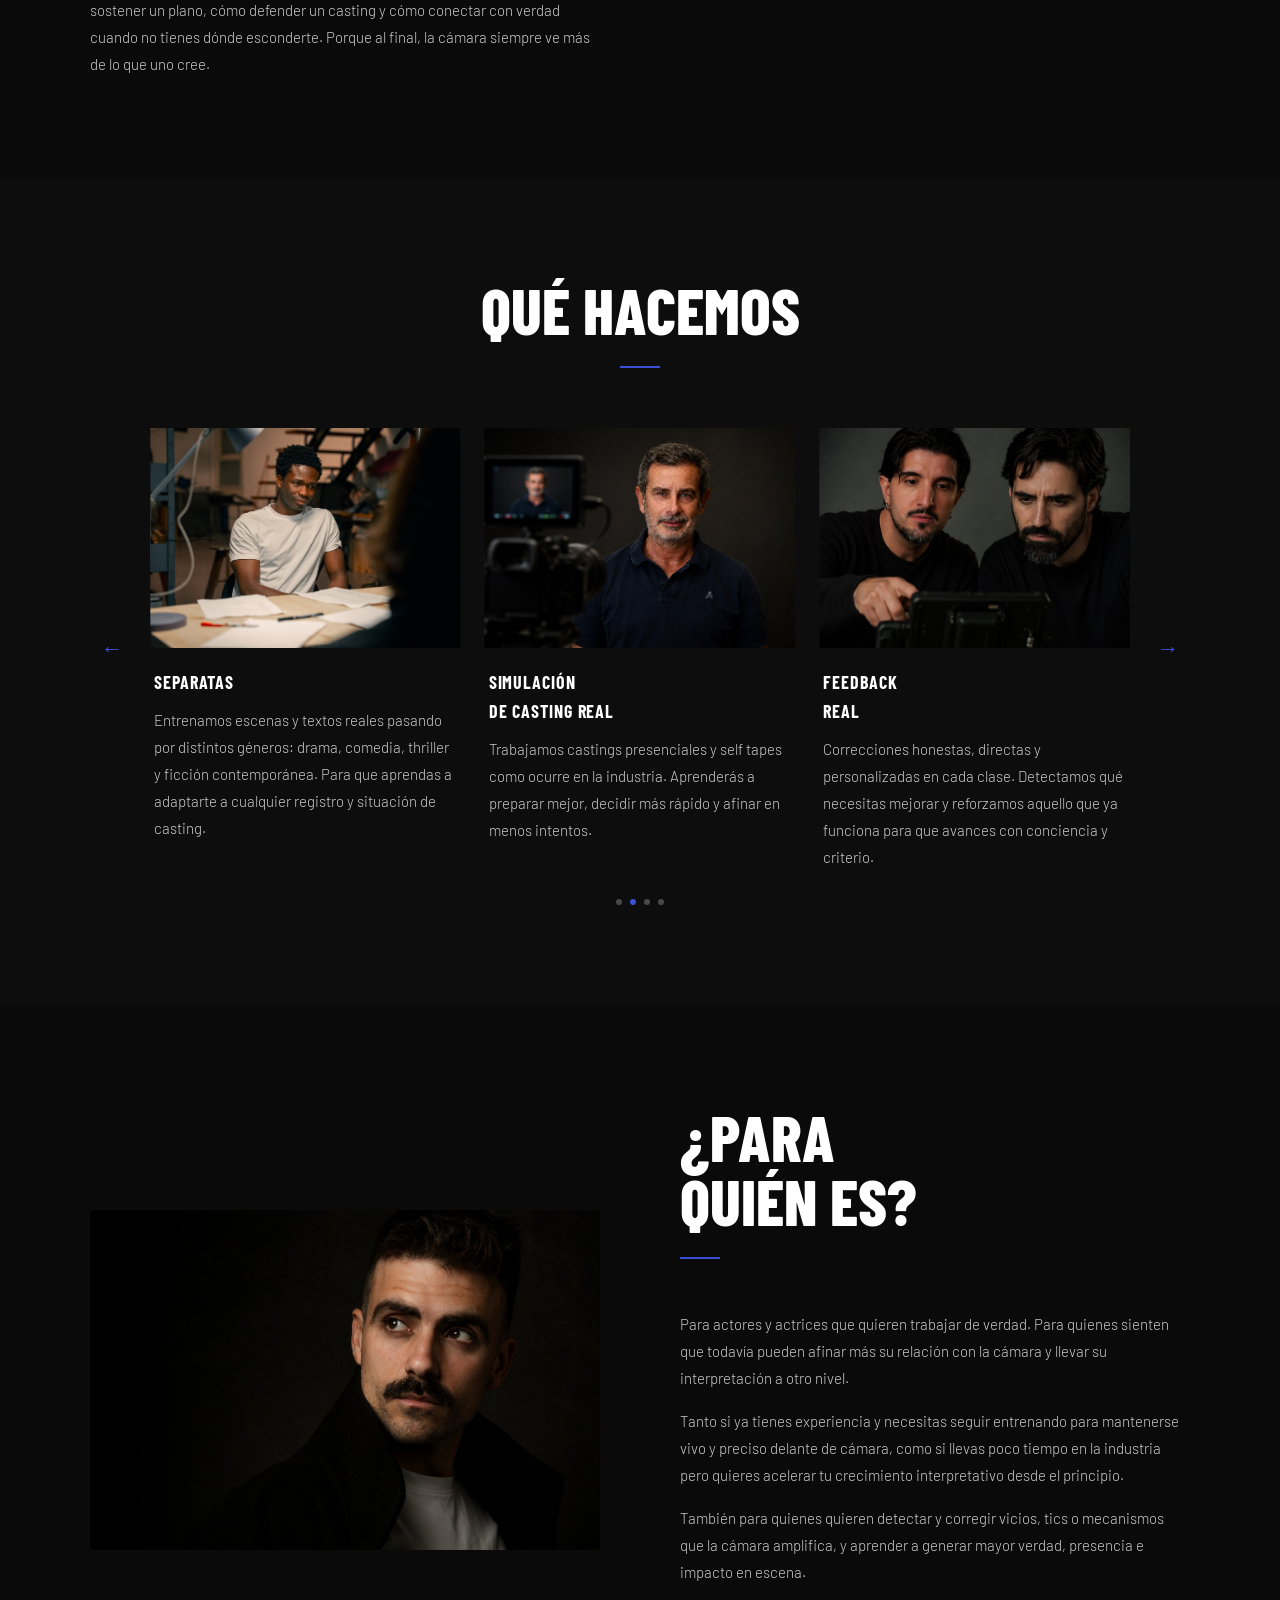
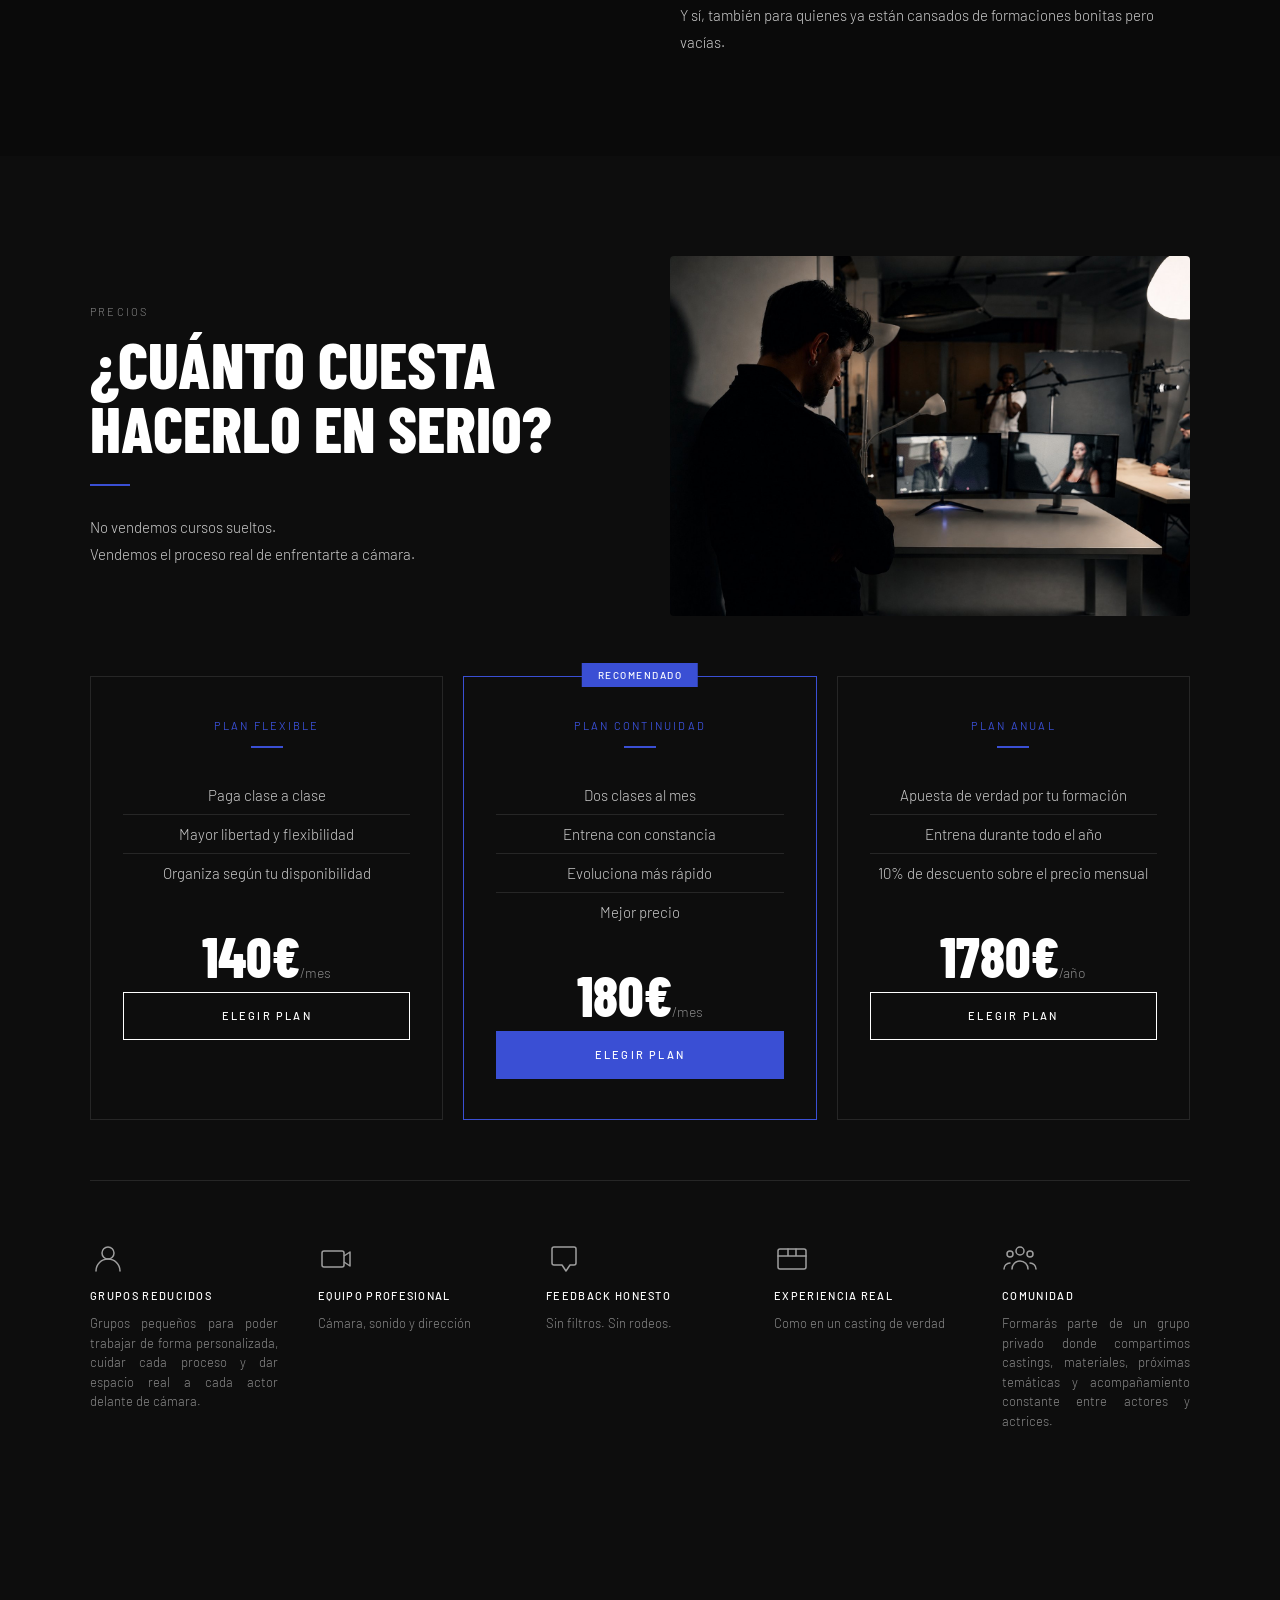
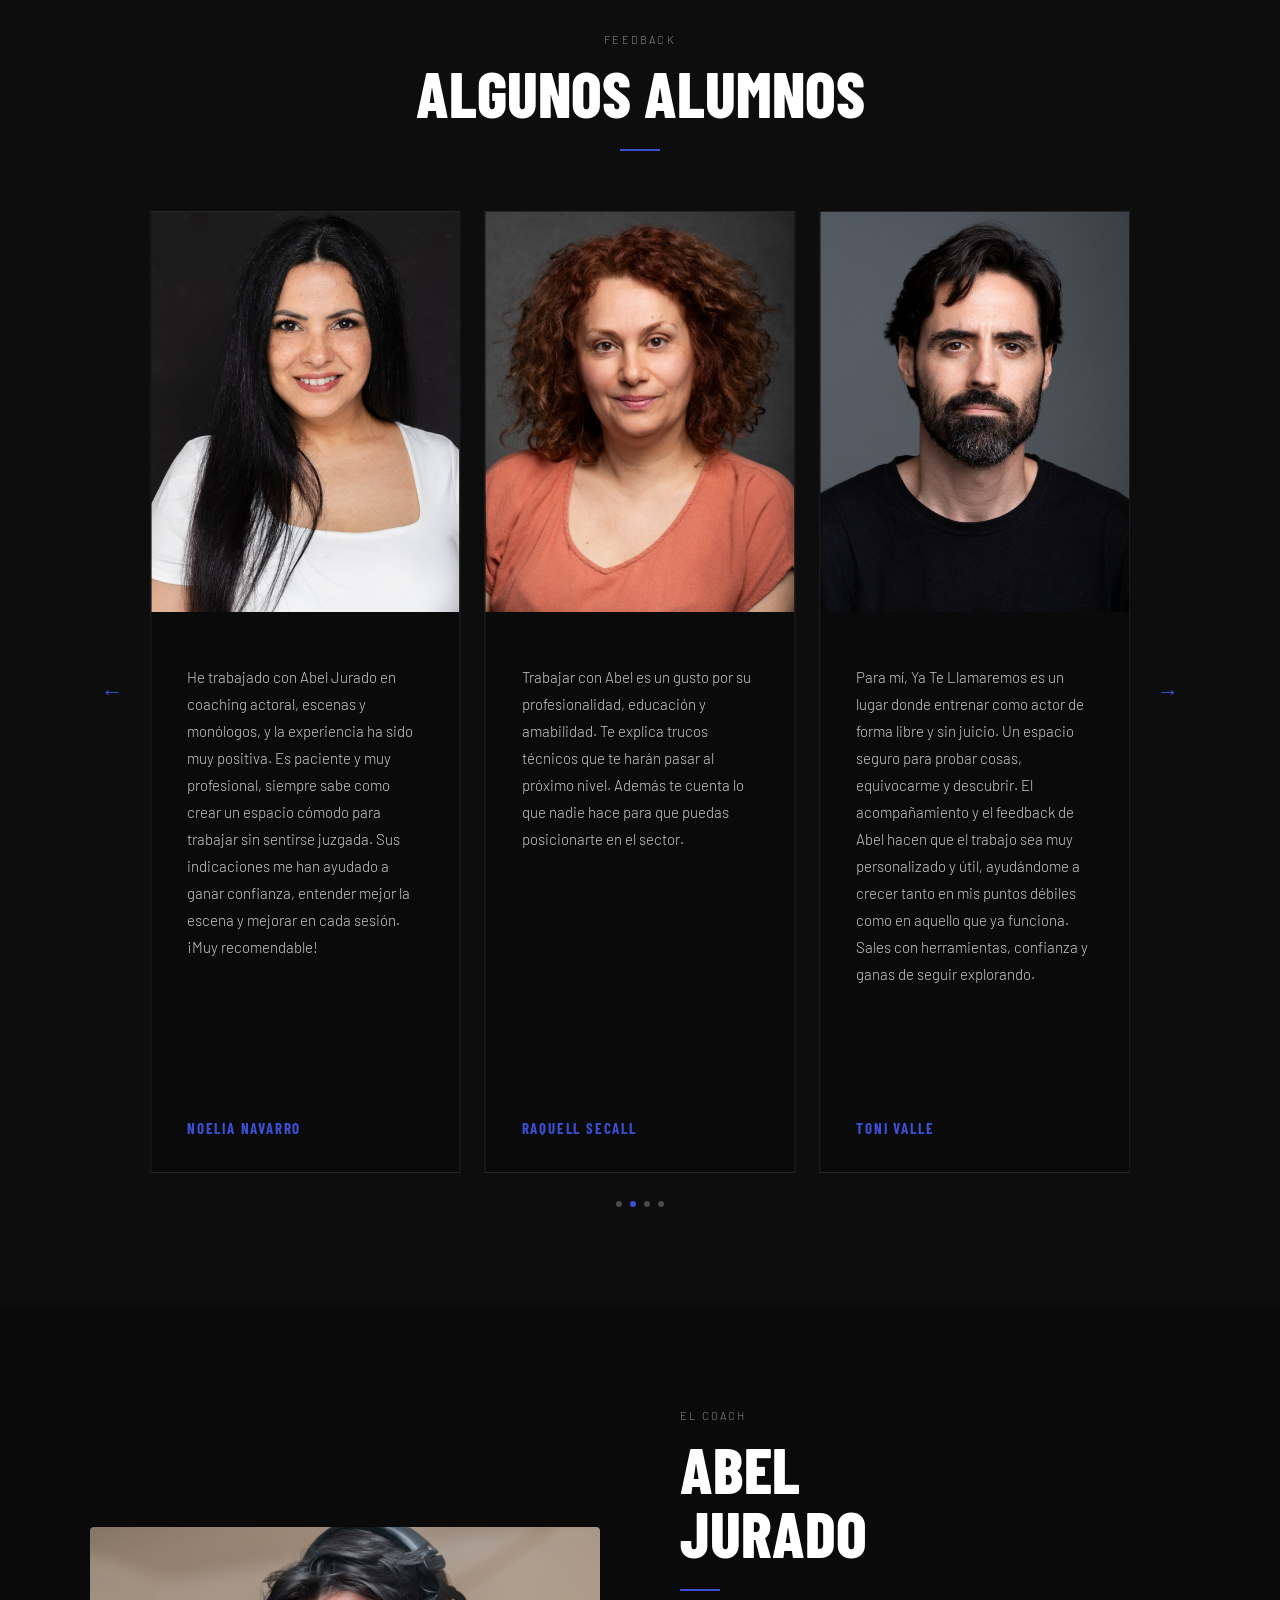
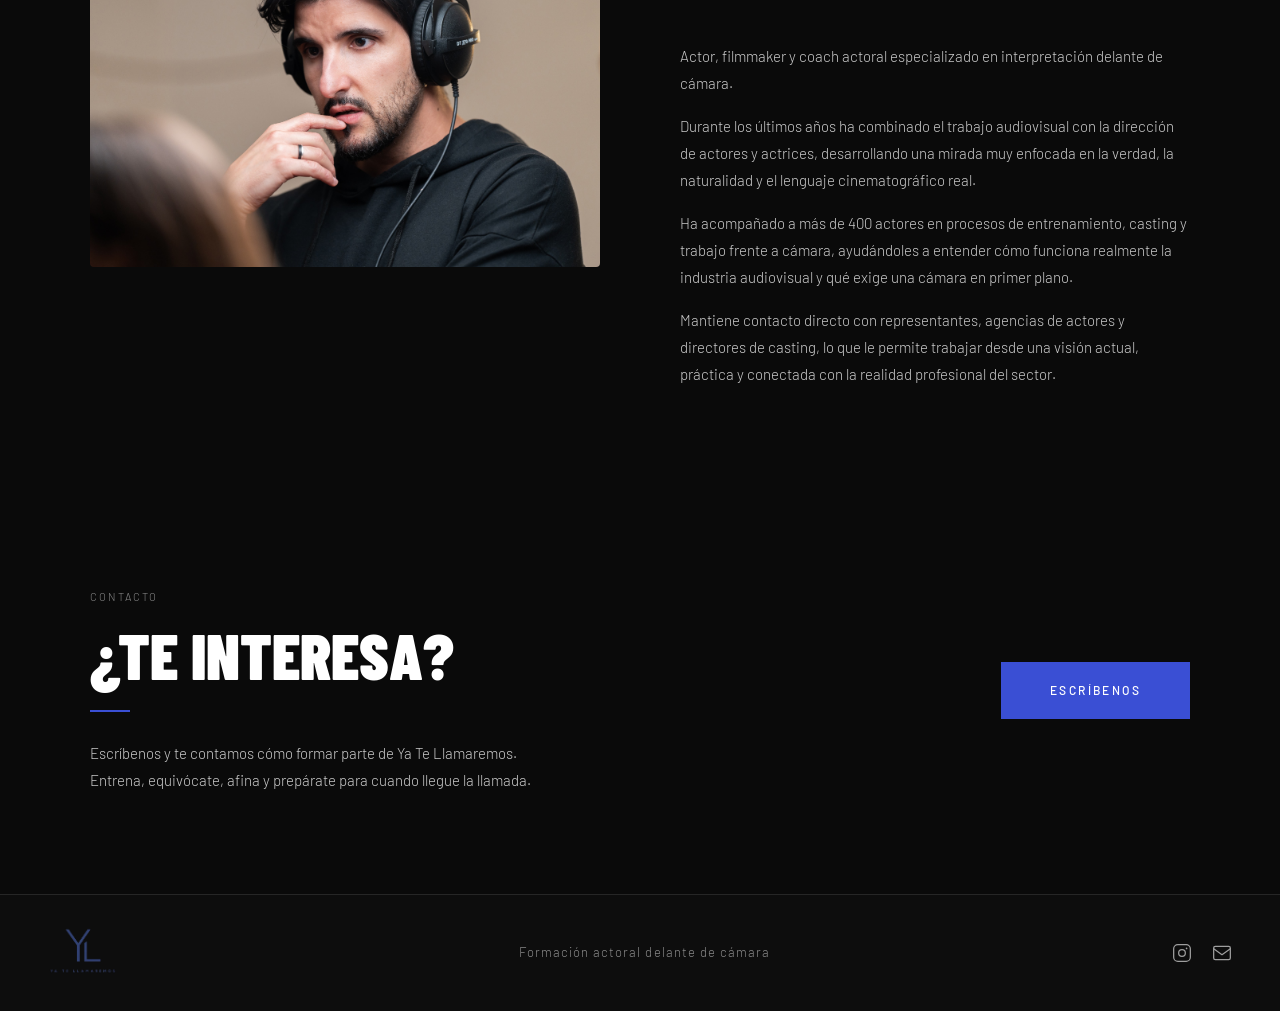
==== commit 66ffc3fb: "feat(testimonios): add Cristina Boldú and Rebeca Mota testimonials Add two new testimonial slides to" ====
--- a/index.html
+++ b/index.html
@@ -381,6 +381,33 @@
                             </div>
                         </div>
                     </div>
+
+                    <div class="carousel-slide">
+                        <div class="testimonial-card">
+                            <img src="img/testimonios/cristina-boldu.jpg" alt="Cristina Boldú" class="testimonial-avatar" loading="lazy"/>
+                            <div class="testimonial-body">
+                                <p class="testimonial-quote">En "Ya te llamaremos" no solo entrenas y aprendes a cómo actuar
+                                    delante de cámara y qué tienes que tener en cuenta para mejorar tu acting, sino que
+                                    también te llevas consejos súper necesarios para encarar castings profesionales y saber
+                                    qué se espera de ti como actor o actriz. Abel lo hace fácil en un entorno cómodo y con
+                                    compañeros de los que también aprendes muchísimo, con consejos personalizados y con una
+                                    profesionalidad para que el resultado de cada escena sea el mejor que puedas sacar de ti.</p>
+                                <div class="testimonial-name">Cristina Boldú</div>
+                            </div>
+                        </div>
+                    </div>
+
+                    <div class="carousel-slide">
+                        <div class="testimonial-card">
+                            <img src="img/testimonios/rebeca-mota.jpg" alt="Rebeca Mota" class="testimonial-avatar" loading="lazy"/>
+                            <div class="testimonial-body">
+                                <p class="testimonial-quote">Desde que entreno con Abel me siento más segura frente a cámara,
+                                    tiene la capacidad de ver nuestros dones y sacar lo mejor de cada uno de nosotros, cada
+                                    entreno es oro puro. Gracias.</p>
+                                <div class="testimonial-name">Rebeca Mota</div>
+                            </div>
+                        </div>
+                    </div>
                 </div>
             </div>
             <button class="carousel-btn carousel-next" aria-label="Siguiente">&#8594;</button>
@@ -491,26 +518,49 @@
           "description": "Entrena durante todo el año con un 10% de descuento sobre el precio mensual."
         }
       ],
+      "aggregateRating": {
+        "@type": "AggregateRating",
+        "ratingValue": "5",
+        "bestRating": "5",
+        "worstRating": "1",
+        "reviewCount": "6"
+      },
       "review": [
         {
           "@type": "Review",
           "author": { "@type": "Person", "name": "Júlia Mejide" },
+          "reviewRating": { "@type": "Rating", "ratingValue": "5", "bestRating": "5" },
           "reviewBody": "Para mí es sin duda el mejor momento en mucho tiempo, un lugar donde aprendí a no autoimponerse límites y a hacer que fluya el papel de un personaje delante de una cámara."
         },
         {
           "@type": "Review",
           "author": { "@type": "Person", "name": "Noelia Navarro" },
+          "reviewRating": { "@type": "Rating", "ratingValue": "5", "bestRating": "5" },
           "reviewBody": "Es paciente y muy profesional, siempre sabe como crear un espacio cómodo para trabajar sin sentirse juzgada. Muy recomendable."
         },
         {
           "@type": "Review",
           "author": { "@type": "Person", "name": "Raquell Secall" },
+          "reviewRating": { "@type": "Rating", "ratingValue": "5", "bestRating": "5" },
           "reviewBody": "Trabajar con Abel es un gusto por su profesionalidad, educación y amabilidad. Te explica trucos técnicos que te harán pasar al próximo nivel."
         },
         {
           "@type": "Review",
           "author": { "@type": "Person", "name": "Toni Valle" },
+          "reviewRating": { "@type": "Rating", "ratingValue": "5", "bestRating": "5" },
           "reviewBody": "Sales con herramientas, confianza y ganas de seguir explorando."
+        },
+        {
+          "@type": "Review",
+          "author": { "@type": "Person", "name": "Cristina Boldú" },
+          "reviewRating": { "@type": "Rating", "ratingValue": "5", "bestRating": "5" },
+          "reviewBody": "En Ya te llamaremos no solo entrenas y aprendes a cómo actuar delante de cámara, sino que también te llevas consejos súper necesarios para encarar castings profesionales. Abel lo hace fácil en un entorno cómodo y con consejos personalizados."
+        },
+        {
+          "@type": "Review",
+          "author": { "@type": "Person", "name": "Rebeca Mota" },
+          "reviewRating": { "@type": "Rating", "ratingValue": "5", "bestRating": "5" },
+          "reviewBody": "Desde que entreno con Abel me siento más segura frente a cámara, tiene la capacidad de ver nuestros dones y sacar lo mejor de cada uno de nosotros, cada entreno es oro puro."
         }
       ]
     },
